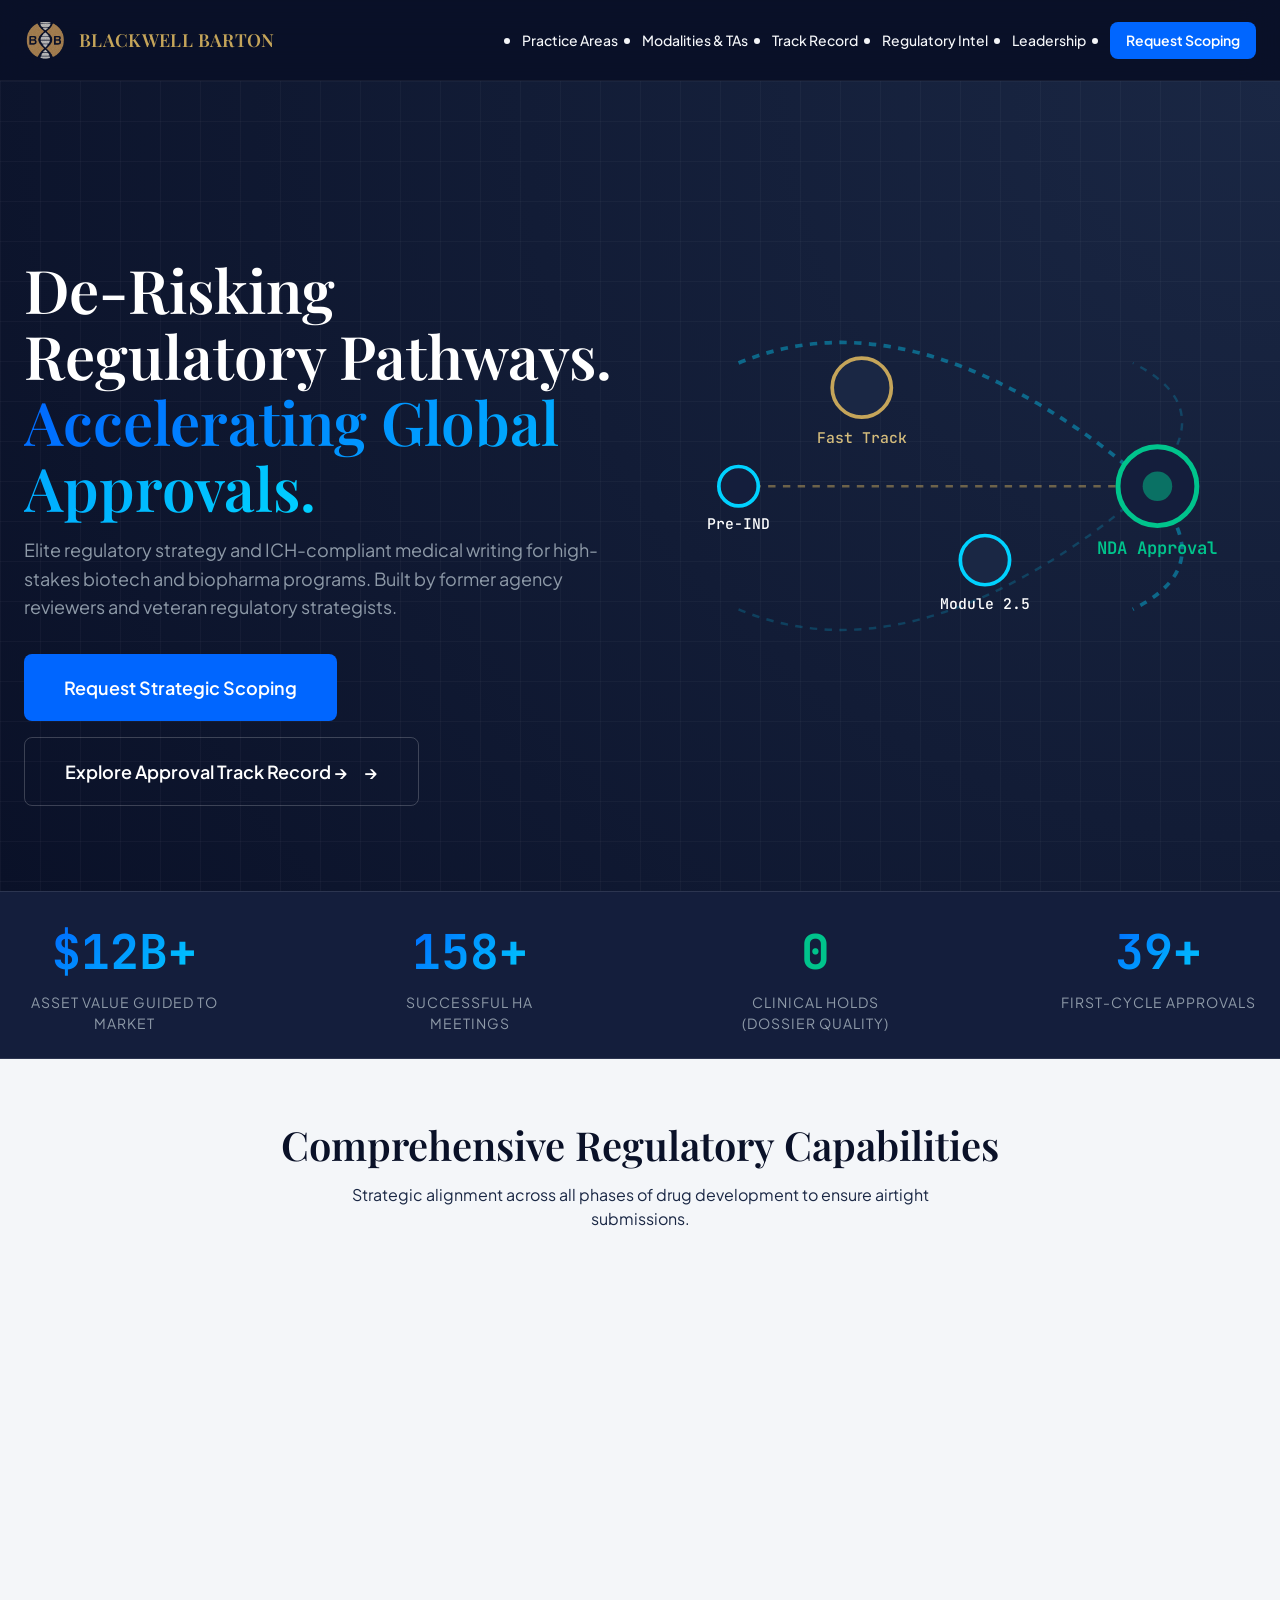
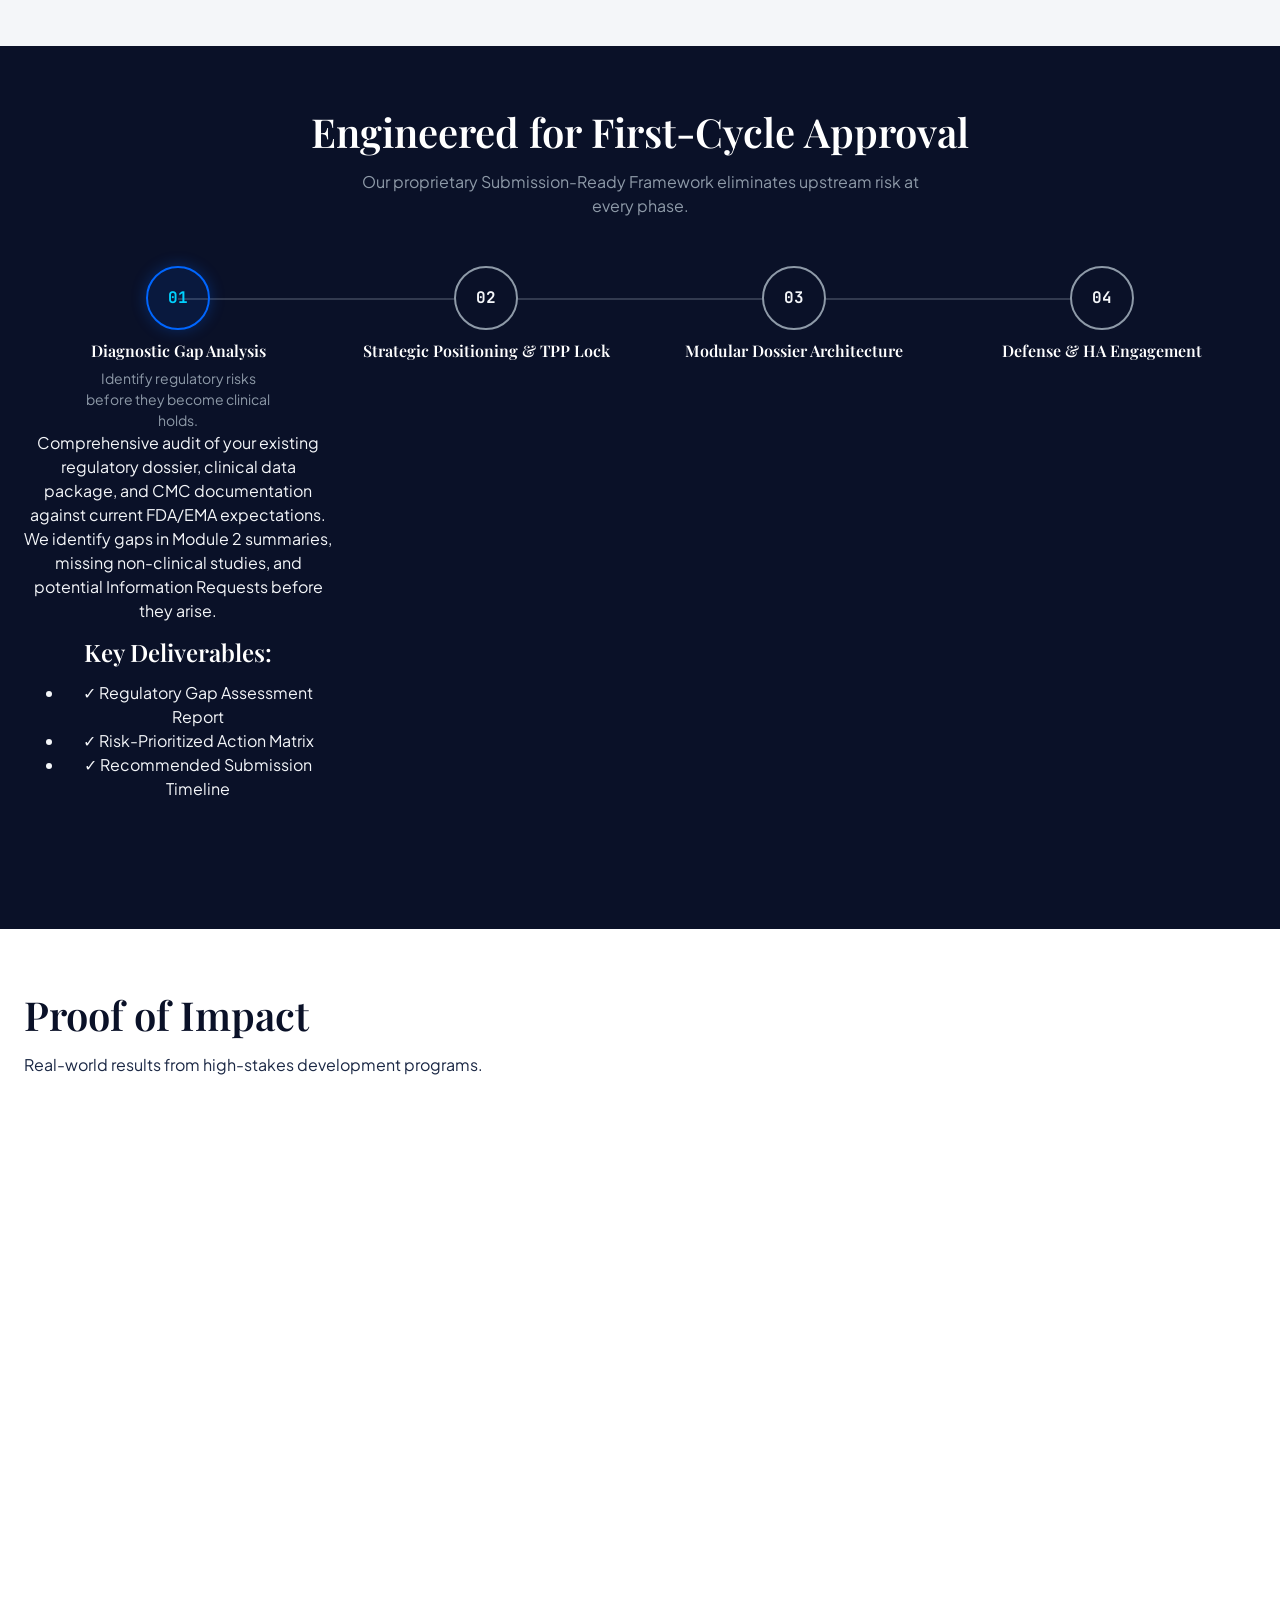
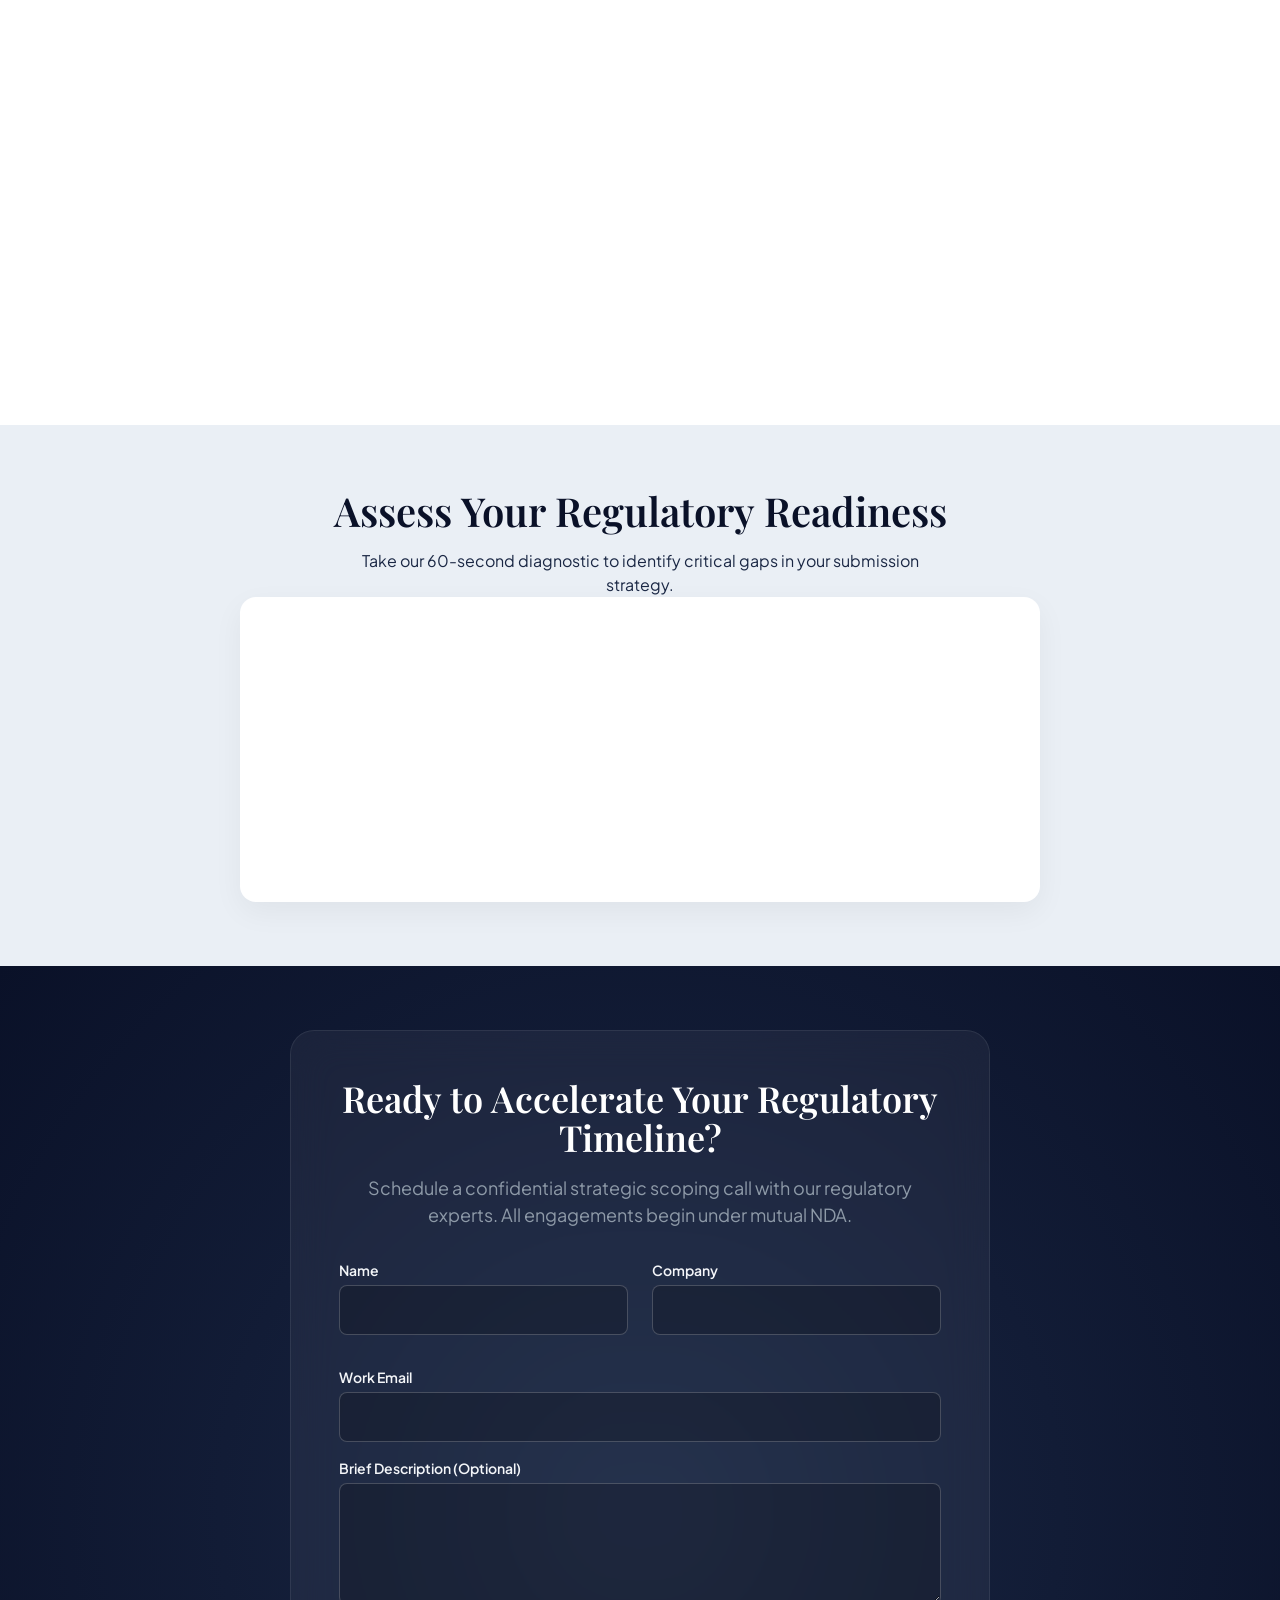
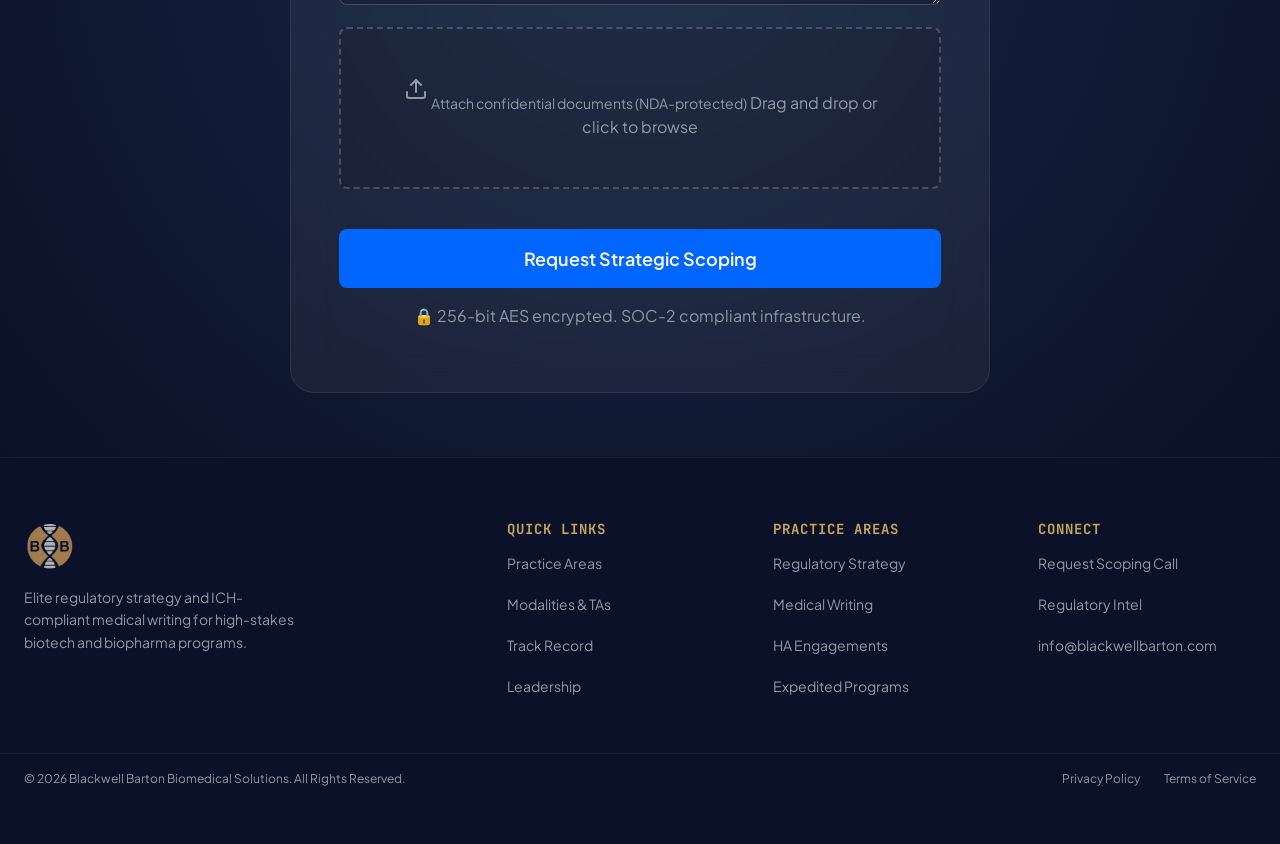
==== index.html @ 9f9234cc "Initial build: Blackwell Barton regulatory medical writing website - 7 pages, full design system, in" ====
<!DOCTYPE html>
<html lang="en">
<head>
  <meta charset="UTF-8">
  <meta name="viewport" content="width=device-width, initial-scale=1.0">
  <title>Blackwell Barton | Elite Regulatory Strategy & Medical Writing</title>
  <meta name="description" content="Elite regulatory strategy and ICH-compliant medical writing for high-stakes biotech and biopharma programs. Built by former agency reviewers and veteran regulatory strategists.">
  
  <!-- Open Graph -->
  <meta property="og:title" content="Blackwell Barton | De-Risking Regulatory Pathways">
  <meta property="og:description" content="Elite regulatory strategy and ICH-compliant medical writing for high-stakes biotech and biopharma programs.">
  <meta property="og:type" content="website">
  <meta property="og:url" content="https://blackwellbarton.com/">
  <meta property="og:image" content="https://blackwellbarton.com/assets/images/og-image.jpg">

  <!-- Google Fonts -->
  <link rel="preconnect" href="https://fonts.googleapis.com">
  <link rel="preconnect" href="https://fonts.gstatic.com" crossorigin>
  <link href="https://fonts.googleapis.com/css2?family=JetBrains+Mono:wght@400;500&family=Playfair+Display:wght@400;600;700&family=Plus+Jakarta+Sans:wght@300;400;500;600;700&display=swap" rel="stylesheet">
  
  <link rel="stylesheet" href="css/tokens.css">
  <link rel="stylesheet" href="css/pages.css">

  <style>
    /* Inline SVG animations for hero */
    @keyframes pulse-node {
      0% { transform: scale(1); opacity: 0.8; }
      50% { transform: scale(1.1); opacity: 1; filter: drop-shadow(0 0 10px var(--cyan)); }
      100% { transform: scale(1); opacity: 0.8; }
    }
    @keyframes dash-flow {
      to { stroke-dashoffset: 0; }
    }
    .hero__visual-svg .node-circle {
      transform-origin: center;
      animation: pulse-node 3s infinite ease-in-out;
    }
    .hero__visual-svg .node-circle:nth-child(2) { animation-delay: 0.5s; }
    .hero__visual-svg .node-circle:nth-child(3) { animation-delay: 1s; }
    .hero__visual-svg .node-circle:nth-child(4) { animation-delay: 1.5s; }
    .hero__visual-svg .connector-line {
      stroke-dasharray: 6;
      stroke-dashoffset: 60;
      animation: dash-flow 2s linear infinite;
    }
  </style>
</head>
<body class="theme-navy">

  <!-- 1. Navigation -->
  <nav class="nav" id="main-nav">
    <div class="nav__inner container">
      <a href="index.html" class="nav__logo">
        <img src="assets/images/logo.png" alt="" class="nav__logo-img">
        <span class="nav__logo-text">BLACKWELL BARTON</span>
      </a>
      <button class="nav__mobile-toggle" aria-label="Toggle navigation" id="nav-toggle">
        <span></span><span></span><span></span>
      </button>
      <ul class="nav__links" id="nav-links">
        <li class="nav__dropdown">
          <a href="practice-areas.html" class="nav__link">Practice Areas</a>
          <div class="nav__dropdown-content">
            <a href="practice-areas.html#strategy">Strategic Regulatory Roadmap</a>
            <a href="practice-areas.html#engagements">Health Authority Engagements</a>
            <a href="practice-areas.html#writing">Regulatory Medical Writing</a>
            <a href="practice-areas.html#expedited">Expedited Programs</a>
          </div>
        </li>
        <li><a href="therapeutic-areas.html" class="nav__link">Modalities & TAs</a></li>
        <li><a href="track-record.html" class="nav__link">Track Record</a></li>
        <li><a href="regulatory-intel.html" class="nav__link">Regulatory Intel</a></li>
        <li><a href="leadership.html" class="nav__link">Leadership</a></li>
        <li><a href="contact.html" class="nav__link nav__cta btn btn--sm btn--primary">Request Scoping</a></li>
      </ul>
    </div>
  </nav>

  <main>
    <!-- 2. Hero Section -->
    <header class="hero section--dark" style="position:relative; overflow:hidden; background: radial-gradient(circle at right top, var(--navy-mid), var(--navy));">
      <!-- Grid Background Overlay -->
      <div style="position:absolute; inset:0; background-image: linear-gradient(rgba(255,255,255,0.03) 1px, transparent 1px), linear-gradient(90deg, rgba(255,255,255,0.03) 1px, transparent 1px); background-size: 40px 40px; pointer-events:none;"></div>
      
      <div class="hero__inner container flex animate-on-scroll">
        <div class="hero__content" style="flex: 1; z-index: 2; padding-top: 10vh;">
          <h1 class="hero__title mb-4">De-Risking Regulatory Pathways.<br><span class="text-gradient">Accelerating Global Approvals.</span></h1>
          <p class="hero__subtitle mb-6" style="color: var(--silver); max-width: 600px; font-size: 1.125rem; line-height: 1.6;">
            Elite regulatory strategy and ICH-compliant medical writing for high-stakes biotech and biopharma programs. Built by former agency reviewers and veteran regulatory strategists.
          </p>
          <div class="hero__ctas flex">
            <a href="contact.html" class="btn btn--primary btn--lg">Request Strategic Scoping</a>
            <a href="track-record.html" class="btn btn--ghost btn--lg">Explore Approval Track Record &rarr;</a>
          </div>
        </div>
        
        <div class="hero__visual" style="flex: 1; display: flex; align-items: center; justify-content: center; z-index: 2; position:relative; min-height: 400px;">
          <!-- SVG Dossier Node Visualization -->
          <svg class="hero__visual-svg" viewBox="0 0 500 400" width="100%" height="100%" style="overflow: visible;">
            <!-- Connectors -->
            <path class="connector-line" d="M 80 100 Q 200 50 350 150 T 400 300" fill="none" stroke="rgba(0, 210, 255, 0.4)" stroke-width="3" />
            <path class="connector-line" d="M 80 300 Q 200 350 350 250 T 400 100" fill="none" stroke="rgba(0, 210, 255, 0.2)" stroke-width="2" />
            <path class="connector-line" d="M 80 200 L 400 200" fill="none" stroke="rgba(197, 165, 90, 0.5)" stroke-width="2" />

            <!-- Nodes & Labels -->
            <!-- Pre-IND -->
            <g transform="translate(80, 200)">
              <circle class="node-circle" cx="0" cy="0" r="16" fill="var(--navy-light)" stroke="var(--cyan)" stroke-width="3"/>
              <text x="0" y="35" fill="var(--white)" font-family="'JetBrains Mono', monospace" font-size="12" text-anchor="middle" font-weight="500">Pre-IND</text>
            </g>

            <!-- Fast Track Designation -->
            <g transform="translate(180, 120)">
              <circle class="node-circle" cx="0" cy="0" r="24" fill="var(--navy-mid)" stroke="var(--gold)" stroke-width="3"/>
              <text x="0" y="45" fill="var(--gold-light)" font-family="'JetBrains Mono', monospace" font-size="12" text-anchor="middle" font-weight="500">Fast Track</text>
            </g>

            <!-- Module 2.5 -->
            <g transform="translate(280, 260)">
              <circle class="node-circle" cx="0" cy="0" r="20" fill="var(--navy-mid)" stroke="var(--cyan)" stroke-width="3"/>
              <text x="0" y="40" fill="var(--white)" font-family="'JetBrains Mono', monospace" font-size="12" text-anchor="middle" font-weight="500">Module 2.5</text>
            </g>

            <!-- NDA Approval -->
            <g transform="translate(420, 200)">
              <circle class="node-circle" cx="0" cy="0" r="32" fill="var(--navy-light)" stroke="var(--success)" stroke-width="4"/>
              <circle cx="0" cy="0" r="12" fill="var(--success)" opacity="0.5"/>
              <text x="0" y="55" fill="var(--success)" font-family="'JetBrains Mono', monospace" font-size="14" text-anchor="middle" font-weight="600">NDA Approval</text>
            </g>
          </svg>
        </div>
      </div>
    </header>

    <!-- 3. Trust / Metrics Bar -->
    <section class="trust-bar section--navy py-6 border-y" style="border-top: 1px solid rgba(255,255,255,0.1); border-bottom: 1px solid rgba(255,255,255,0.1); background: var(--navy-light);">
      <div class="container">
        <div class="trust-bar__metrics flex" style="justify-content: space-between; flex-wrap: wrap; gap: 2rem;">
          <div class="trust-bar__metric text-center animate-on-scroll">
            <div class="trust-bar__number text-mono text-gradient count-up" data-target="14" data-prefix="$" data-suffix="B+" style="font-size: 3rem; font-weight: 700;">$0</div>
            <div class="trust-bar__label mt-2 text-sm" style="color: var(--silver); text-transform: uppercase; letter-spacing: 1px;">Asset Value Guided to Market</div>
          </div>
          <div class="trust-bar__metric text-center animate-on-scroll" data-delay="100">
            <div class="trust-bar__number text-mono text-gradient count-up" data-target="180" data-suffix="+" style="font-size: 3rem; font-weight: 700;">0</div>
            <div class="trust-bar__label mt-2 text-sm" style="color: var(--silver); text-transform: uppercase; letter-spacing: 1px;">Successful HA Meetings</div>
          </div>
          <div class="trust-bar__metric text-center animate-on-scroll" data-delay="200">
            <div class="trust-bar__number text-mono count-up" data-target="0" data-suffix="" style="font-size: 3rem; font-weight: 700; color: var(--success);">0</div>
            <div class="trust-bar__label mt-2 text-sm" style="color: var(--silver); text-transform: uppercase; letter-spacing: 1px;">Clinical Holds (Dossier Quality)</div>
          </div>
          <div class="trust-bar__metric text-center animate-on-scroll" data-delay="300">
            <div class="trust-bar__number text-mono text-gradient count-up" data-target="45" data-suffix="+" style="font-size: 3rem; font-weight: 700;">0</div>
            <div class="trust-bar__label mt-2 text-sm" style="color: var(--silver); text-transform: uppercase; letter-spacing: 1px;">First-Cycle Approvals</div>
          </div>
        </div>
      </div>
    </section>

    <!-- 4. Capability Matrix (Bento Grid) -->
    <section class="section section--light py-16" style="background: var(--slate);">
      <div class="container">
        <div class="text-center mb-12 animate-on-scroll">
          <h2 class="mb-4" style="font-family: 'Playfair Display', serif; font-size: 2.5rem; color: var(--navy);">Comprehensive Regulatory Capabilities</h2>
          <p style="color: var(--navy-mid); max-width: 600px; margin: 0 auto;">Strategic alignment across all phases of drug development to ensure airtight submissions.</p>
        </div>

        <div class="bento grid" style="display: grid; grid-template-columns: repeat(auto-fit, minmax(280px, 1fr)); gap: 1.5rem;">
          
          <!-- Panel 1: Strategy -->
          <div class="bento__panel card animate-on-scroll fade-up" style="background: var(--white); padding: 2.5rem; border-radius: 16px; box-shadow: 0 4px 20px rgba(10,17,40,0.05); transition: transform 0.3s ease;">
            <div class="bento__icon mb-6" style="color: var(--cobalt);">
              <svg width="48" height="48" viewBox="0 0 24 24" fill="none" stroke="currentColor" stroke-width="1.5" stroke-linecap="round" stroke-linejoin="round">
                <circle cx="12" cy="12" r="10"></circle>
                <circle cx="12" cy="12" r="6"></circle>
                <circle cx="12" cy="12" r="2"></circle>
              </svg>
            </div>
            <h3 class="bento__title mb-3" style="color: var(--navy);">Strategic Advisory</h3>
            <p class="bento__desc mb-6" style="color: var(--silver-light); color: #5a6678;">Target Product Profile (TPP) Optimization & Gap Audits. We align clinical goals with regulatory expectations.</p>
            <a href="practice-areas.html#strategy" class="bento__link text-sm font-semibold" style="color: var(--cobalt); text-decoration: none;">Learn more &rarr;</a>
          </div>

          <!-- Panel 2: Medical Writing -->
          <div class="bento__panel card animate-on-scroll fade-up" data-delay="100" style="background: var(--white); padding: 2.5rem; border-radius: 16px; box-shadow: 0 4px 20px rgba(10,17,40,0.05); transition: transform 0.3s ease;">
            <div class="bento__icon mb-6" style="color: var(--cyan);">
              <svg width="48" height="48" viewBox="0 0 24 24" fill="none" stroke="currentColor" stroke-width="1.5" stroke-linecap="round" stroke-linejoin="round">
                <path d="M14 2H6a2 2 0 0 0-2 2v16a2 2 0 0 0 2 2h12a2 2 0 0 0 2-2V8z"></path>
                <polyline points="14 2 14 8 20 8"></polyline>
                <path d="M9 15l2 2 4-4"></path>
              </svg>
            </div>
            <h3 class="bento__title mb-3" style="color: var(--navy);">Medical Writing</h3>
            <p class="bento__desc mb-6" style="color: #5a6678;">Turnkey Module 2.5/2.7 Summaries & ICH E3 Clinical Study Reports (CSRs). Precision-crafted narratives.</p>
            <a href="practice-areas.html#writing" class="bento__link text-sm font-semibold" style="color: var(--cobalt); text-decoration: none;">Learn more &rarr;</a>
          </div>

          <!-- Panel 3: Agency Readiness -->
          <div class="bento__panel card animate-on-scroll fade-up" data-delay="200" style="background: var(--white); padding: 2.5rem; border-radius: 16px; box-shadow: 0 4px 20px rgba(10,17,40,0.05); transition: transform 0.3s ease;">
            <div class="bento__icon mb-6" style="color: var(--gold);">
              <svg width="48" height="48" viewBox="0 0 24 24" fill="none" stroke="currentColor" stroke-width="1.5" stroke-linecap="round" stroke-linejoin="round">
                <path d="M12 22s8-4 8-10V5l-8-3-8 3v7c0 6 8 10 8 10z"></path>
              </svg>
            </div>
            <h3 class="bento__title mb-3" style="color: var(--navy);">Agency Readiness</h3>
            <p class="bento__desc mb-6" style="color: #5a6678;">Mock AdComs, Briefing Book Construction, and Day 120 Response Sprints. Engineered for rapid clearance.</p>
            <a href="practice-areas.html#engagements" class="bento__link text-sm font-semibold" style="color: var(--cobalt); text-decoration: none;">Learn more &rarr;</a>
          </div>

          <!-- Panel 4: Global Scale -->
          <div class="bento__panel card animate-on-scroll fade-up" data-delay="300" style="background: var(--white); padding: 2.5rem; border-radius: 16px; box-shadow: 0 4px 20px rgba(10,17,40,0.05); transition: transform 0.3s ease;">
            <div class="bento__icon mb-6" style="color: var(--success);">
              <svg width="48" height="48" viewBox="0 0 24 24" fill="none" stroke="currentColor" stroke-width="1.5" stroke-linecap="round" stroke-linejoin="round">
                <circle cx="12" cy="12" r="10"></circle>
                <line x1="2" y1="12" x2="22" y2="12"></line>
                <path d="M12 2a15.3 15.3 0 0 1 4 10 15.3 15.3 0 0 1-4 10 15.3 15.3 0 0 1-4-10 15.3 15.3 0 0 1 4-10z"></path>
              </svg>
            </div>
            <h3 class="bento__title mb-3" style="color: var(--navy);">Global Scale</h3>
            <p class="bento__desc mb-6" style="color: #5a6678;">Dual-track FDA/EMA submission synchronizations. Accelerating global market access simultaneously.</p>
            <a href="practice-areas.html#expedited" class="bento__link text-sm font-semibold" style="color: var(--cobalt); text-decoration: none;">Learn more &rarr;</a>
          </div>

        </div>
      </div>
    </section>

    <!-- 5. Process Visualizer -->
    <section class="section section--dark py-16" style="background: var(--navy);">
      <div class="container">
        <div class="text-center mb-12 animate-on-scroll">
          <h2 class="mb-4 text-white" style="font-family: 'Playfair Display', serif; font-size: 2.5rem;">Engineered for First-Cycle Approval</h2>
          <p style="color: var(--silver); max-width: 600px; margin: 0 auto;">Our proprietary Submission-Ready Framework eliminates upstream risk at every phase.</p>
        </div>
        <!-- pipeline.js populates this -->
        <div class="pipeline" id="pipeline" style="min-height: 200px;"></div>
      </div>
    </section>

    <!-- 6. Case Study Spotlight -->
    <section class="section section--light py-16" style="background: var(--white);">
      <div class="container">
        <div class="mb-12 animate-on-scroll">
          <h2 class="mb-4" style="font-family: 'Playfair Display', serif; font-size: 2.5rem; color: var(--navy);">Proof of Impact</h2>
          <p style="color: var(--navy-mid); max-width: 600px;">Real-world results from high-stakes development programs.</p>
        </div>

        <div class="grid" style="display: grid; grid-template-columns: 1fr 1fr; gap: 2rem;">
          
          <!-- Featured Case Study -->
          <article class="card card--case-study animate-on-scroll slide-left" style="background: var(--slate); border-radius: 16px; padding: 3rem; grid-column: 1 / -1;">
            <div class="card__tag mb-4" style="font-family: 'JetBrains Mono', monospace; font-size: 0.875rem; color: var(--cobalt); font-weight: 600; letter-spacing: 0.5px;">CASE STUDY · IMMUNO-ONCOLOGY</div>
            <h3 class="card__title mb-4" style="font-family: 'Playfair Display', serif; font-size: 2rem; color: var(--navy); line-height: 1.3;">How a Series B Immuno-Oncology Biotech Secured FDA Breakthrough Therapy Designation in 60 Days</h3>
            <p class="card__desc mb-6" style="color: #5a6678; font-size: 1.125rem; line-height: 1.6; max-width: 800px;">With an accelerated 4-month CSR-to-IND delivery, our team constructed a compelling clinical narrative that demonstrated substantial improvement over existing therapies, achieving Breakthrough Therapy Designation on first submission.</p>
            
            <div class="flex mb-8" style="gap: 2rem;">
              <div>
                <div class="text-mono" style="font-size: 1.5rem; font-weight: 700; color: var(--navy);">60-Day BTD</div>
                <div class="text-sm" style="color: var(--silver);">Approval Time</div>
              </div>
              <div>
                <div class="text-mono" style="font-size: 1.5rem; font-weight: 700; color: var(--navy);">4-Month</div>
                <div class="text-sm" style="color: var(--silver);">CSR-to-IND</div>
              </div>
              <div>
                <div class="text-mono" style="font-size: 1.5rem; font-weight: 700; color: var(--success);">First Submission</div>
                <div class="text-sm" style="color: var(--silver);">Success Rate</div>
              </div>
            </div>
            
            <a href="track-record.html" class="btn btn--primary">Read Full Case Study &rarr;</a>
          </article>

          <!-- Smaller Previews -->
          <article class="card card--case-study animate-on-scroll fade-up" style="background: var(--slate); border-radius: 16px; padding: 2rem;">
            <div class="card__tag mb-3" style="font-family: 'JetBrains Mono', monospace; font-size: 0.75rem; color: var(--gold); font-weight: 600;">RARE DISEASE</div>
            <h4 class="card__title mb-3" style="font-size: 1.25rem; color: var(--navy); line-height: 1.4;">Rare Disease Orphan Drug: Natural History Study Design to Accelerated Approval</h4>
            <a href="track-record.html" class="card__link text-sm font-semibold" style="color: var(--cobalt); text-decoration: none;">View Program Details &rarr;</a>
          </article>

          <article class="card card--case-study animate-on-scroll fade-up" data-delay="100" style="background: var(--slate); border-radius: 16px; padding: 2rem;">
            <div class="card__tag mb-3" style="font-family: 'JetBrains Mono', monospace; font-size: 0.75rem; color: var(--cyan); font-weight: 600;">CELL & GENE THERAPY</div>
            <h4 class="card__title mb-3" style="font-size: 1.25rem; color: var(--navy); line-height: 1.4;">CGT Program: RMAT Designation & Rolling BLA Submission Strategy</h4>
            <a href="track-record.html" class="card__link text-sm font-semibold" style="color: var(--cobalt); text-decoration: none;">View Program Details &rarr;</a>
          </article>

          <article class="card card--case-study animate-on-scroll fade-up" data-delay="200" style="background: var(--slate); border-radius: 16px; padding: 2rem;">
            <div class="card__tag mb-3" style="font-family: 'JetBrains Mono', monospace; font-size: 0.75rem; color: var(--success); font-weight: 600;">ONCOLOGY</div>
            <h4 class="card__title mb-3" style="font-size: 1.25rem; color: var(--navy); line-height: 1.4;">Phase 3 Oncology: Adaptive Trial Design Saves 14 Months in Development Time</h4>
            <a href="track-record.html" class="card__link text-sm font-semibold" style="color: var(--cobalt); text-decoration: none;">View Program Details &rarr;</a>
          </article>

        </div>
      </div>
    </section>

    <!-- 7. Regulatory Readiness Diagnostic -->
    <section class="section section--light py-16 border-y" style="background: #EAEFF5;">
      <div class="container">
        <div class="text-center mb-10 animate-on-scroll">
          <h2 class="mb-4" style="font-family: 'Playfair Display', serif; font-size: 2.5rem; color: var(--navy);">Assess Your Regulatory Readiness</h2>
          <p style="color: var(--navy-mid); max-width: 600px; margin: 0 auto;">Take our 60-second diagnostic to identify critical gaps in your submission strategy.</p>
        </div>
        
        <!-- diagnostic.js populates this -->
        <div class="diagnostic mx-auto" id="diagnostic" style="max-width: 800px; background: var(--white); border-radius: 16px; box-shadow: 0 10px 30px rgba(0,0,0,0.05); min-height: 300px; padding: 2rem;"></div>
      </div>
    </section>

    <!-- 8. Conversion Anchor -->
    <section class="section section--dark py-20" style="background: radial-gradient(circle at center, var(--navy-mid), var(--navy)); position: relative; overflow: hidden;">
      <div class="container position-relative z-10" style="position: relative; z-index: 10;">
        <div class="glass-panel mx-auto animate-on-scroll" style="max-width: 700px; backdrop-filter: blur(20px); background: rgba(255,255,255,0.05); border: 1px solid rgba(255,255,255,0.08); border-radius: 24px; padding: 3rem;">
          
          <div class="text-center mb-8">
            <h2 class="mb-4 text-white" style="font-family: 'Playfair Display', serif; font-size: 2.25rem;">Ready to Accelerate Your Regulatory Timeline?</h2>
            <p style="color: var(--silver); font-size: 1.125rem;">Schedule a confidential strategic scoping call with our regulatory experts. All engagements begin under mutual NDA.</p>
          </div>

          <form class="form" action="contact.html" method="GET">
            <div class="grid" style="display: grid; grid-template-columns: 1fr 1fr; gap: 1.5rem; mb-4">
              <div class="form__group">
                <label class="form__label block mb-2 text-sm text-white" for="name">Name</label>
                <input class="form__input w-full" type="text" id="name" name="name" required style="width: 100%; padding: 0.75rem 1rem; border-radius: 8px; border: 1px solid rgba(255,255,255,0.2); background: rgba(0,0,0,0.2); color: white;">
              </div>
              <div class="form__group">
                <label class="form__label block mb-2 text-sm text-white" for="company">Company</label>
                <input class="form__input w-full" type="text" id="company" name="company" required style="width: 100%; padding: 0.75rem 1rem; border-radius: 8px; border: 1px solid rgba(255,255,255,0.2); background: rgba(0,0,0,0.2); color: white;">
              </div>
            </div>
            
            <div class="form__group mb-4 mt-4">
              <label class="form__label block mb-2 text-sm text-white" for="email">Work Email</label>
              <input class="form__input w-full" type="email" id="email" name="email" required style="width: 100%; padding: 0.75rem 1rem; border-radius: 8px; border: 1px solid rgba(255,255,255,0.2); background: rgba(0,0,0,0.2); color: white;">
            </div>

            <div class="form__group mb-4 mt-4">
              <label class="form__label block mb-2 text-sm text-white" for="desc">Brief Description (Optional)</label>
              <textarea class="form__textarea w-full" id="desc" name="desc" rows="4" style="width: 100%; padding: 0.75rem 1rem; border-radius: 8px; border: 1px solid rgba(255,255,255,0.2); background: rgba(0,0,0,0.2); color: white; resize: vertical;"></textarea>
            </div>

            <div class="form__upload mb-6 mt-4 p-6 text-center" style="border: 2px dashed rgba(255,255,255,0.2); border-radius: 8px; background: rgba(0,0,0,0.1); cursor: pointer;">
              <svg class="mx-auto mb-2" width="24" height="24" viewBox="0 0 24 24" fill="none" stroke="var(--silver)" stroke-width="2" stroke-linecap="round" stroke-linejoin="round">
                <path d="M21 15v4a2 2 0 0 1-2 2H5a2 2 0 0 1-2-2v-4"></path>
                <polyline points="17 8 12 3 7 8"></polyline>
                <line x1="12" y1="3" x2="12" y2="15"></line>
              </svg>
              <span class="text-sm block" style="color: var(--silver);">Attach confidential documents (NDA-protected)</span>
              <span class="text-xs block mt-1" style="color: var(--silver-light); opacity: 0.7;">Drag and drop or click to browse</span>
            </div>

            <button type="submit" class="btn btn--primary w-full form__submit" style="width: 100%; padding: 1rem; font-size: 1.125rem;">Request Strategic Scoping</button>
            
            <p class="text-center mt-4 text-xs" style="color: var(--silver);"><span style="color: var(--success);">🔒</span> 256-bit AES encrypted. SOC-2 compliant infrastructure.</p>
          </form>
        </div>
      </div>
    </section>

  </main>

  <!-- 9. Footer -->
  <footer class="footer" style="background: var(--navy); border-top: 1px solid rgba(255,255,255,0.05); padding-top: 4rem;">
    <div class="footer__inner container grid" style="display: grid; grid-template-columns: 2fr 1fr 1fr 1fr; gap: 3rem; margin-bottom: 3rem;">
      <div class="footer__col">
        <img src="assets/images/logo.png" alt="Blackwell Barton" style="height:48px;margin-bottom:16px;">
        <p style="color:var(--silver);font-size: 0.875rem; max-width:280px; line-height: 1.6;">Elite regulatory strategy and ICH-compliant medical writing for high-stakes biotech and biopharma programs.</p>
      </div>
      <div class="footer__col">
        <h4 class="footer__heading mb-4 text-white" style="font-family: 'JetBrains Mono', monospace; font-size: 0.875rem; text-transform: uppercase; letter-spacing: 1px;">Quick Links</h4>
        <div style="display: flex; flex-direction: column; gap: 0.75rem;">
          <a href="practice-areas.html" class="footer__link" style="color: var(--silver); text-decoration: none; font-size: 0.875rem; transition: color 0.2s;">Practice Areas</a>
          <a href="therapeutic-areas.html" class="footer__link" style="color: var(--silver); text-decoration: none; font-size: 0.875rem; transition: color 0.2s;">Modalities & TAs</a>
          <a href="track-record.html" class="footer__link" style="color: var(--silver); text-decoration: none; font-size: 0.875rem; transition: color 0.2s;">Track Record</a>
          <a href="leadership.html" class="footer__link" style="color: var(--silver); text-decoration: none; font-size: 0.875rem; transition: color 0.2s;">Leadership</a>
        </div>
      </div>
      <div class="footer__col">
        <h4 class="footer__heading mb-4 text-white" style="font-family: 'JetBrains Mono', monospace; font-size: 0.875rem; text-transform: uppercase; letter-spacing: 1px;">Practice Areas</h4>
        <div style="display: flex; flex-direction: column; gap: 0.75rem;">
          <a href="practice-areas.html#strategy" class="footer__link" style="color: var(--silver); text-decoration: none; font-size: 0.875rem; transition: color 0.2s;">Regulatory Strategy</a>
          <a href="practice-areas.html#writing" class="footer__link" style="color: var(--silver); text-decoration: none; font-size: 0.875rem; transition: color 0.2s;">Medical Writing</a>
          <a href="practice-areas.html#engagements" class="footer__link" style="color: var(--silver); text-decoration: none; font-size: 0.875rem; transition: color 0.2s;">HA Engagements</a>
          <a href="practice-areas.html#expedited" class="footer__link" style="color: var(--silver); text-decoration: none; font-size: 0.875rem; transition: color 0.2s;">Expedited Programs</a>
        </div>
      </div>
      <div class="footer__col">
        <h4 class="footer__heading mb-4 text-white" style="font-family: 'JetBrains Mono', monospace; font-size: 0.875rem; text-transform: uppercase; letter-spacing: 1px;">Connect</h4>
        <div style="display: flex; flex-direction: column; gap: 0.75rem;">
          <a href="contact.html" class="footer__link" style="color: var(--silver); text-decoration: none; font-size: 0.875rem; transition: color 0.2s;">Request Scoping Call</a>
          <a href="regulatory-intel.html" class="footer__link" style="color: var(--silver); text-decoration: none; font-size: 0.875rem; transition: color 0.2s;">Regulatory Intel</a>
          <a href="mailto:info@blackwellbarton.com" class="footer__link" style="color: var(--silver); text-decoration: none; font-size: 0.875rem; transition: color 0.2s;">info@blackwellbarton.com</a>
        </div>
      </div>
    </div>
    <div class="footer__bottom container py-6 flex" style="border-top: 1px solid rgba(255,255,255,0.05); justify-content: space-between; align-items: center; color: var(--silver); font-size: 0.75rem;">
      <span class="footer__copyright">© <span class="current-year">2026</span> Blackwell Barton Biomedical Solutions. All Rights Reserved.</span>
      <span style="display: flex; gap: 1.5rem;">
        <a href="#" style="color: inherit; text-decoration: none;">Privacy Policy</a>
        <a href="#" style="color: inherit; text-decoration: none;">Terms of Service</a>
      </span>
    </div>
  </footer>

  <!-- Scripts -->
  <script src="js/main.js"></script>
  <script src="js/pipeline.js"></script>
  <script src="js/diagnostic.js"></script>
</body>
</html>
---- css/tokens.css ----
:root {
  /* Colors */
  --navy: #0A1128;
  --navy-light: #141E3C;
  --navy-mid: #1A2744;
  --slate: #F4F6F9;
  --white: #FFFFFF;
  --cobalt: #0066FF;
  --cyan: #00D2FF;
  --silver: #8E9AA8;
  --silver-light: #C4CCD6;
  --gold: #C5A55A;
  --gold-light: #D4BC7C;
  --success: #00C48C;
  --error: #FF4757;

  /* Fonts */
  --font-display: 'Playfair Display', serif;
  --font-body: 'Plus Jakarta Sans', sans-serif;
  --font-mono: 'JetBrains Mono', monospace;

  /* Font Sizes */
  --text-xs: 0.75rem;     /* 12px */
  --text-sm: 0.875rem;    /* 14px */
  --text-base: 1rem;      /* 16px */
  --text-lg: 1.125rem;    /* 18px */
  --text-xl: 1.25rem;     /* 20px */
  --text-2xl: 1.5rem;     /* 24px */
  --text-3xl: 1.875rem;   /* 30px */
  --text-4xl: 2.25rem;    /* 36px */
  --text-5xl: 3rem;       /* 48px */
  --text-6xl: 3.75rem;    /* 60px */

  /* Font Weights */
  --fw-light: 300;
  --fw-normal: 400;
  --fw-medium: 500;
  --fw-semibold: 600;
  --fw-bold: 700;

  /* Line Heights */
  --lh-tight: 1.1;
  --lh-normal: 1.5;
  --lh-relaxed: 1.75;

  /* Letter Spacing */
  --ls-tight: -0.02em;
  --ls-normal: 0;
  --ls-wide: 0.02em;
  --ls-wider: 0.05em;

  /* Spacing Scale (4px unit) */
  --space-1: 0.25rem;  /* 4px */
  --space-2: 0.5rem;   /* 8px */
  --space-3: 0.75rem;  /* 12px */
  --space-4: 1rem;     /* 16px */
  --space-5: 1.25rem;  /* 20px */
  --space-6: 1.5rem;   /* 24px */
  --space-8: 2rem;     /* 32px */
  --space-10: 2.5rem;  /* 40px */
  --space-12: 3rem;    /* 48px */
  --space-16: 4rem;    /* 64px */
  --space-20: 5rem;    /* 80px */

  /* Border Radius */
  --radius-sm: 0.25rem;   /* 4px */
  --radius-md: 0.5rem;    /* 8px */
  --radius-lg: 1rem;      /* 16px */
  --radius-xl: 1.5rem;    /* 24px */
  --radius-full: 9999px;

  /* Shadows */
  --shadow-sm: 0 1px 2px rgba(0, 0, 0, 0.05);
  --shadow-md: 0 4px 6px -1px rgba(0, 0, 0, 0.1), 0 2px 4px -1px rgba(0, 0, 0, 0.06);
  --shadow-lg: 0 10px 15px -3px rgba(0, 0, 0, 0.1), 0 4px 6px -2px rgba(0, 0, 0, 0.05);
  --shadow-xl: 0 20px 25px -5px rgba(0, 0, 0, 0.1), 0 10px 10px -5px rgba(0, 0, 0, 0.04);
  
  /* Glowing Shadows for UI elements */
  --shadow-glow-cobalt: 0 0 15px rgba(0, 102, 255, 0.3);

  /* Transitions */
  --transition-fast: 150ms cubic-bezier(0.4, 0, 0.2, 1);
  --transition-normal: 300ms cubic-bezier(0.4, 0, 0.2, 1);
  --transition-slow: 500ms cubic-bezier(0.4, 0, 0.2, 1);

  /* Container Widths */
  --container-sm: 640px;
  --container-md: 768px;
  --container-lg: 1024px;
  --container-xl: 1280px;

  /* Z-index */
  --z-base: 1;
  --z-dropdown: 40;
  --z-sticky: 50;
  --z-modal: 100;
  --z-tooltip: 200;
}

/* 
  Breakpoints:
  Mobile landscape: 640px
  Tablet portrait: 768px
  Tablet landscape: 1024px
  Desktop: 1280px
  Large Desktop: 1440px
*/
---- css/pages.css ----
@import 'components.css';

/* ==========================================================================
   Page-Specific Styles
   ========================================================================== */

/* --------------------------------------------------------------------------
   Homepage
   -------------------------------------------------------------------------- */
.hero--home {
  min-height: 100vh;
  position: relative;
  overflow: hidden;
}

.hero--home::before {
  content: '';
  position: absolute;
  top: 0;
  left: 0;
  width: 100%;
  height: 100%;
  background: 
    radial-gradient(circle at 80% 20%, rgba(0, 102, 255, 0.05) 0%, transparent 40%),
    radial-gradient(circle at 20% 80%, rgba(0, 210, 255, 0.03) 0%, transparent 40%);
  pointer-events: none;
  z-index: 0;
}

.hero__node-viz {
  position: absolute;
  right: -5%;
  top: 50%;
  transform: translateY(-50%);
  width: 50%;
  height: 80%;
  opacity: 0.8;
  pointer-events: none;
  z-index: 1;
  background-image: radial-gradient(rgba(255,255,255,0.1) 1px, transparent 1px);
  background-size: 40px 40px;
}

@media (max-width: 1024px) {
  .hero__node-viz {
    opacity: 0.3;
  }
}

.trust-bar--home {
  padding: var(--space-8) 0;
  margin-top: -1px; /* seamless attachment to hero */
}

.case-study-spotlight {
  border-left: 4px solid var(--gold);
  padding-left: var(--space-6);
  margin-top: var(--space-12);
}

.conversion-anchor {
  max-width: 600px;
  margin: var(--space-16) auto;
  padding: var(--space-12);
  text-align: center;
}


/* --------------------------------------------------------------------------
   Practice Areas
   -------------------------------------------------------------------------- */
.practice-hero {
  min-height: 60vh;
}

.practice-section:nth-child(even) {
  background-color: var(--navy-light);
}

.practice-section {
  padding: var(--space-16) 0;
}

.zero-discrepancy {
  position: relative;
  overflow: hidden;
  border: 1px solid rgba(0, 196, 140, 0.2);
}
.zero-discrepancy::before {
  content: '';
  position: absolute;
  top: -50px;
  right: -50px;
  width: 100px;
  height: 100px;
  background: rgba(0, 196, 140, 0.1);
  filter: blur(40px);
}

.timeline-comparison-section {
  text-align: center;
  padding: var(--space-12) 0;
}


/* --------------------------------------------------------------------------
   Therapeutic Areas
   -------------------------------------------------------------------------- */
.ta-hero {
  min-height: 50vh;
}

.ta-matrix {
  padding: var(--space-12) 0;
}


/* --------------------------------------------------------------------------
   Track Record
   -------------------------------------------------------------------------- */
.track-hero {
  min-height: 50vh;
}

.metrics-dashboard {
  display: grid;
  grid-template-columns: repeat(3, 1fr);
  gap: var(--space-6);
  margin-bottom: var(--space-16);
}

@media (max-width: 768px) {
  .metrics-dashboard {
    grid-template-columns: 1fr;
  }
}

.approval-timeline {
  display: flex;
  overflow-x: auto;
  gap: var(--space-6);
  padding-bottom: var(--space-4);
  scrollbar-width: thin;
  scroll-snap-type: x mandatory;
}

.approval-timeline > * {
  min-width: 300px;
  scroll-snap-align: start;
}

.case-studies-grid {
  display: grid;
  grid-template-columns: repeat(auto-fill, minmax(350px, 1fr));
  gap: var(--space-8);
  align-items: start;
}


/* --------------------------------------------------------------------------
   Regulatory Intel
   -------------------------------------------------------------------------- */
.intel-hero {
  min-height: 50vh;
}

.radar-section {
  position: relative;
}

.radar-pulse {
  width: 12px;
  height: 12px;
  background-color: var(--error);
  border-radius: 50%;
  display: inline-block;
  position: relative;
  margin-right: 8px;
}
.radar-pulse::after {
  content: '';
  position: absolute;
  top: -4px;
  left: -4px;
  width: 20px;
  height: 20px;
  border-radius: 50%;
  border: 2px solid var(--error);
  animation: pulse 2s infinite;
  opacity: 0;
}
@keyframes pulse {
  0% { transform: scale(0.5); opacity: 1; }
  100% { transform: scale(1.5); opacity: 0; }
}

.downloads-section {
  display: grid;
  grid-template-columns: repeat(auto-fit, minmax(280px, 1fr));
  gap: var(--space-6);
}

.lead-form {
  max-width: 500px;
  margin: 0 auto;
}


/* --------------------------------------------------------------------------
   Leadership
   -------------------------------------------------------------------------- */
.leadership-hero {
  min-height: 50vh;
}

.team-grid {
  display: grid;
  grid-template-columns: repeat(auto-fit, minmax(300px, 1fr));
  gap: var(--space-8);
}

.mission-section {
  text-align: center;
  max-width: 800px;
  margin: var(--space-16) auto;
  padding: var(--space-12);
  position: relative;
}
.mission-section::before,
.mission-section::after {
  content: '"';
  font-family: var(--font-display);
  font-size: 120px;
  color: rgba(255,255,255,0.05);
  position: absolute;
  line-height: 1;
}
.mission-section::before {
  top: 0;
  left: 20px;
}
.mission-section::after {
  bottom: -40px;
  right: 20px;
}


/* --------------------------------------------------------------------------
   Contact
   -------------------------------------------------------------------------- */
.contact-hero {
  min-height: 40vh;
}

.contact-grid {
  display: grid;
  grid-template-columns: 1fr 1fr;
  gap: var(--space-12);
  align-items: start;
}

@media (max-width: 768px) {
  .contact-grid {
    grid-template-columns: 1fr;
  }
}

.faq-section {
  max-width: 800px;
  margin: var(--space-16) auto 0;
}

.faq__item {
  border-bottom: 1px solid rgba(142, 154, 168, 0.2);
  cursor: pointer;
}

.faq__question {
  display: flex;
  justify-content: space-between;
  align-items: center;
  padding: var(--space-4) 0;
  font-weight: var(--fw-semibold);
  font-size: var(--text-lg);
  color: var(--white);
}

.faq__question::after {
  content: '+';
  font-size: var(--text-xl);
  color: var(--cobalt);
  transition: transform var(--transition-fast);
}

.faq__item--open .faq__question::after {
  transform: rotate(45deg);
}

.faq__answer {
  max-height: 0;
  overflow: hidden;
  transition: max-height var(--transition-normal) ease-out, padding var(--transition-normal) ease-out;
  color: var(--silver);
  padding: 0 var(--space-2);
}

.faq__item--open .faq__answer {
  max-height: 500px;
  padding-bottom: var(--space-4);
}
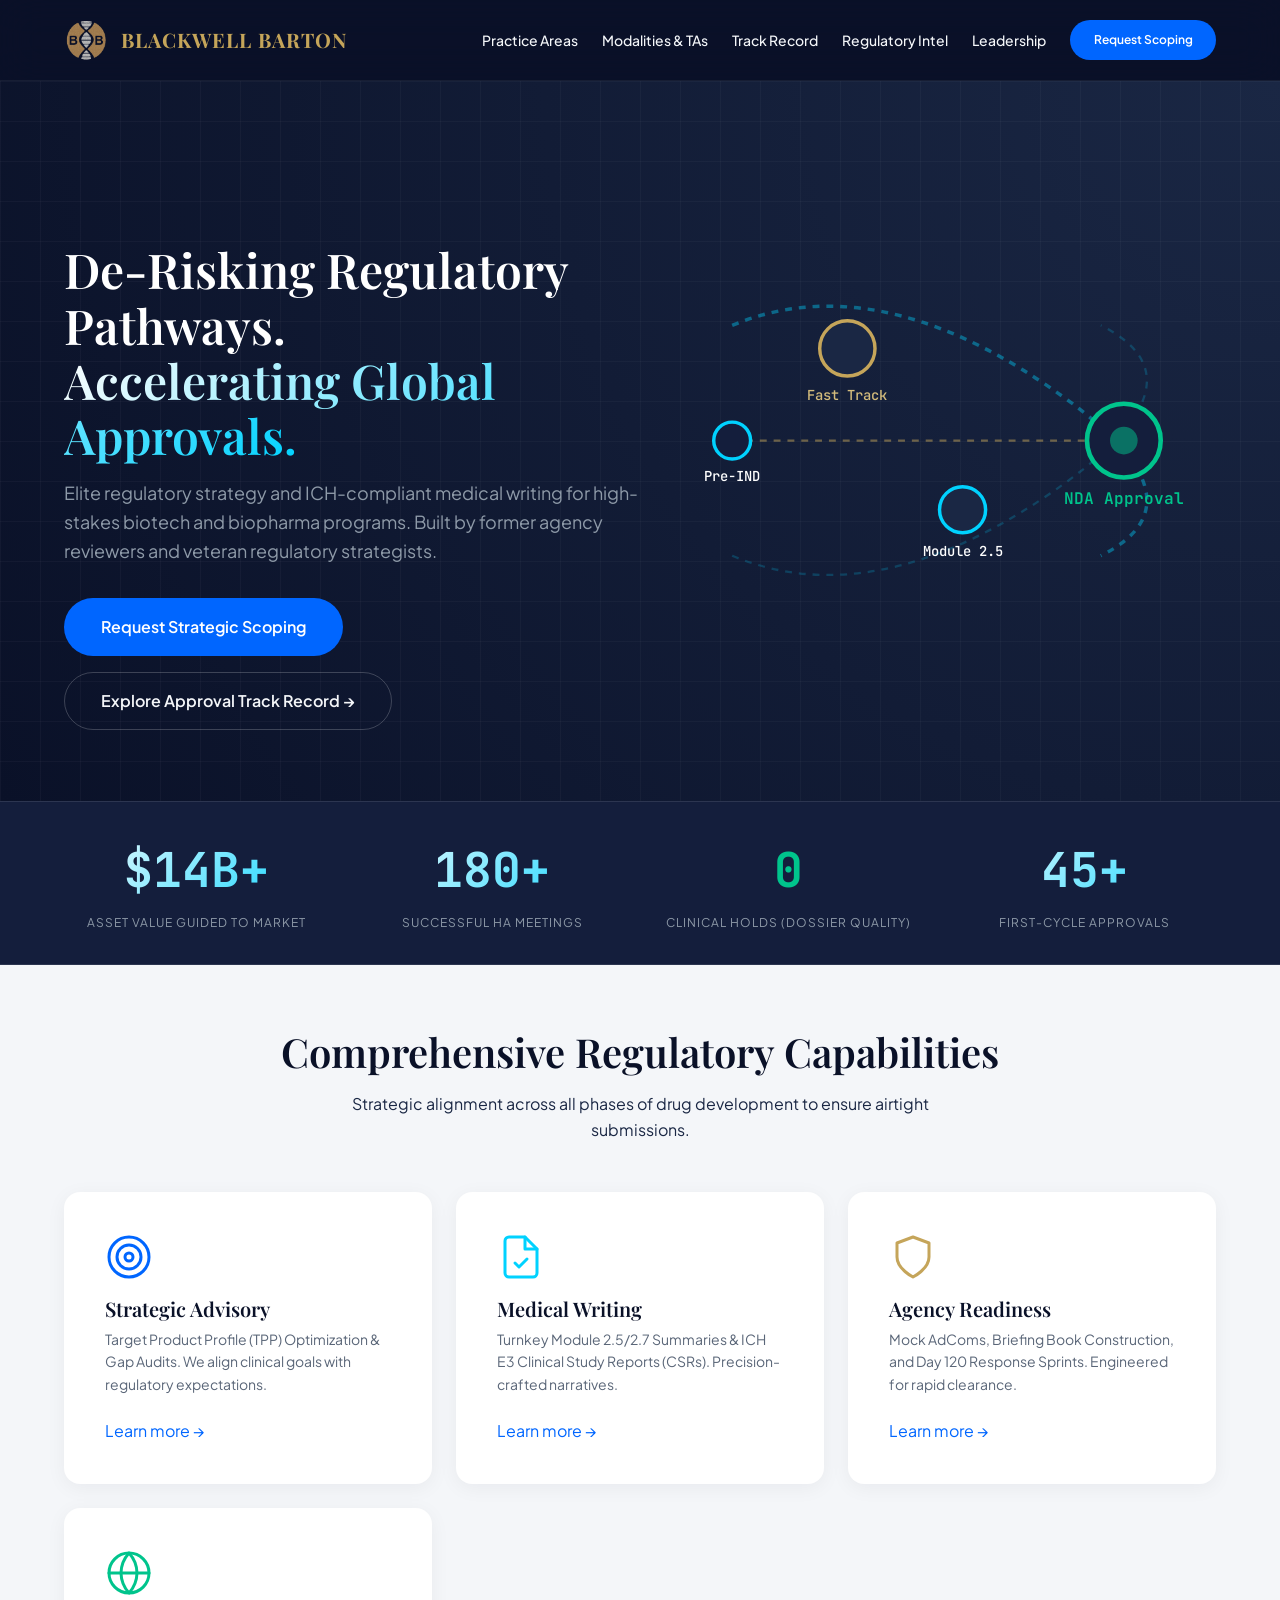
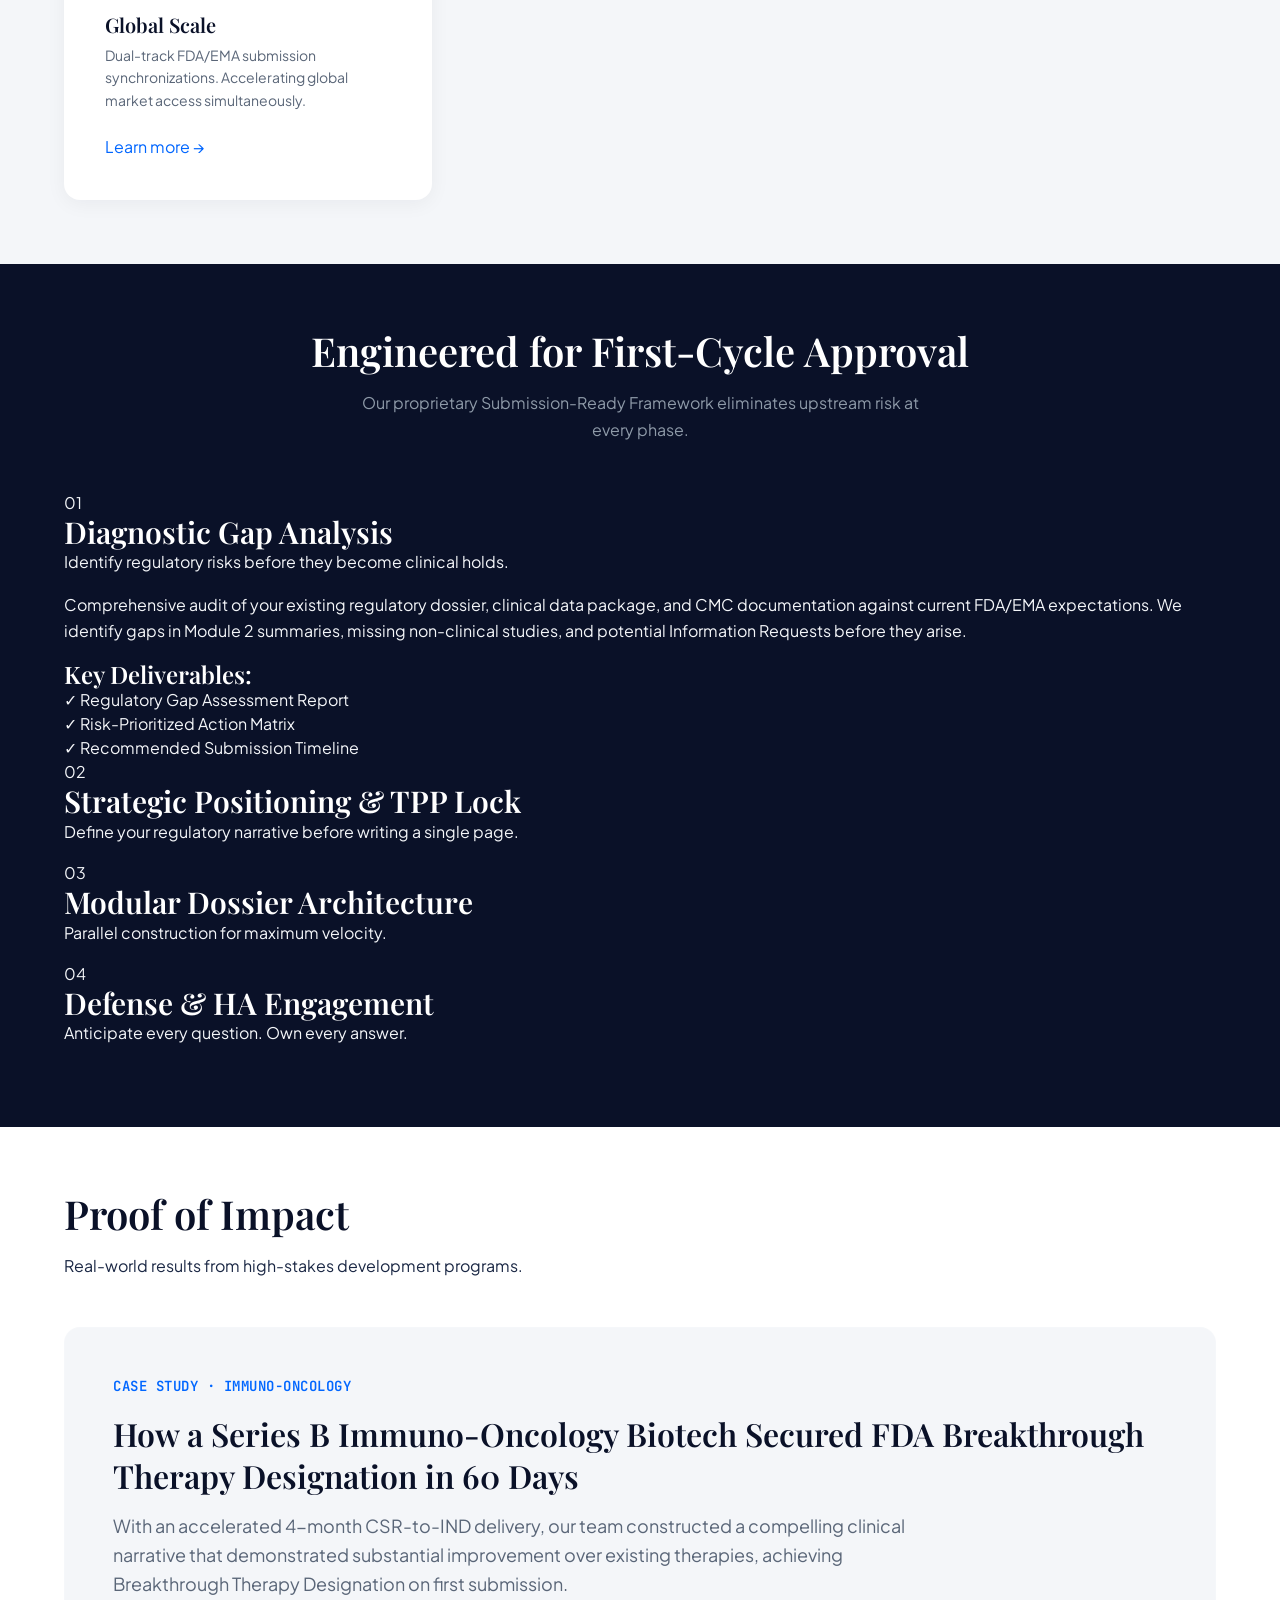
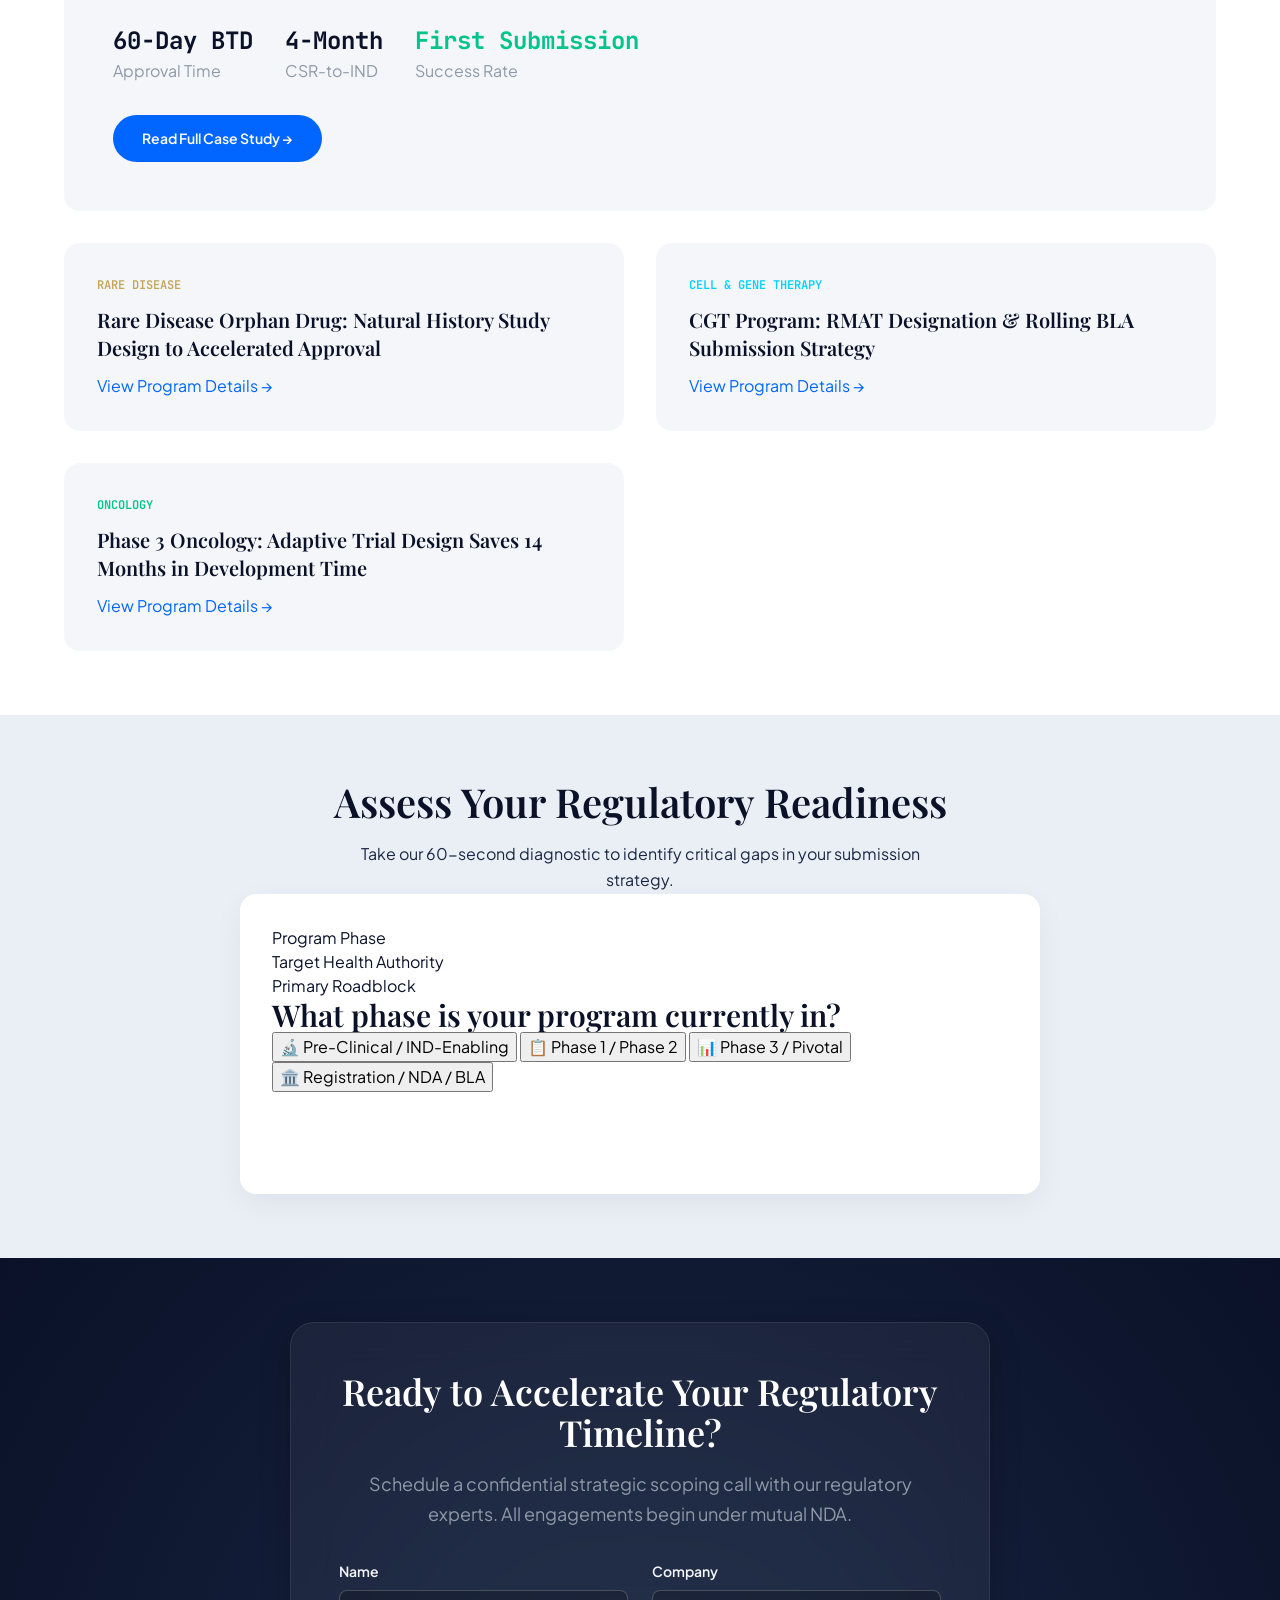
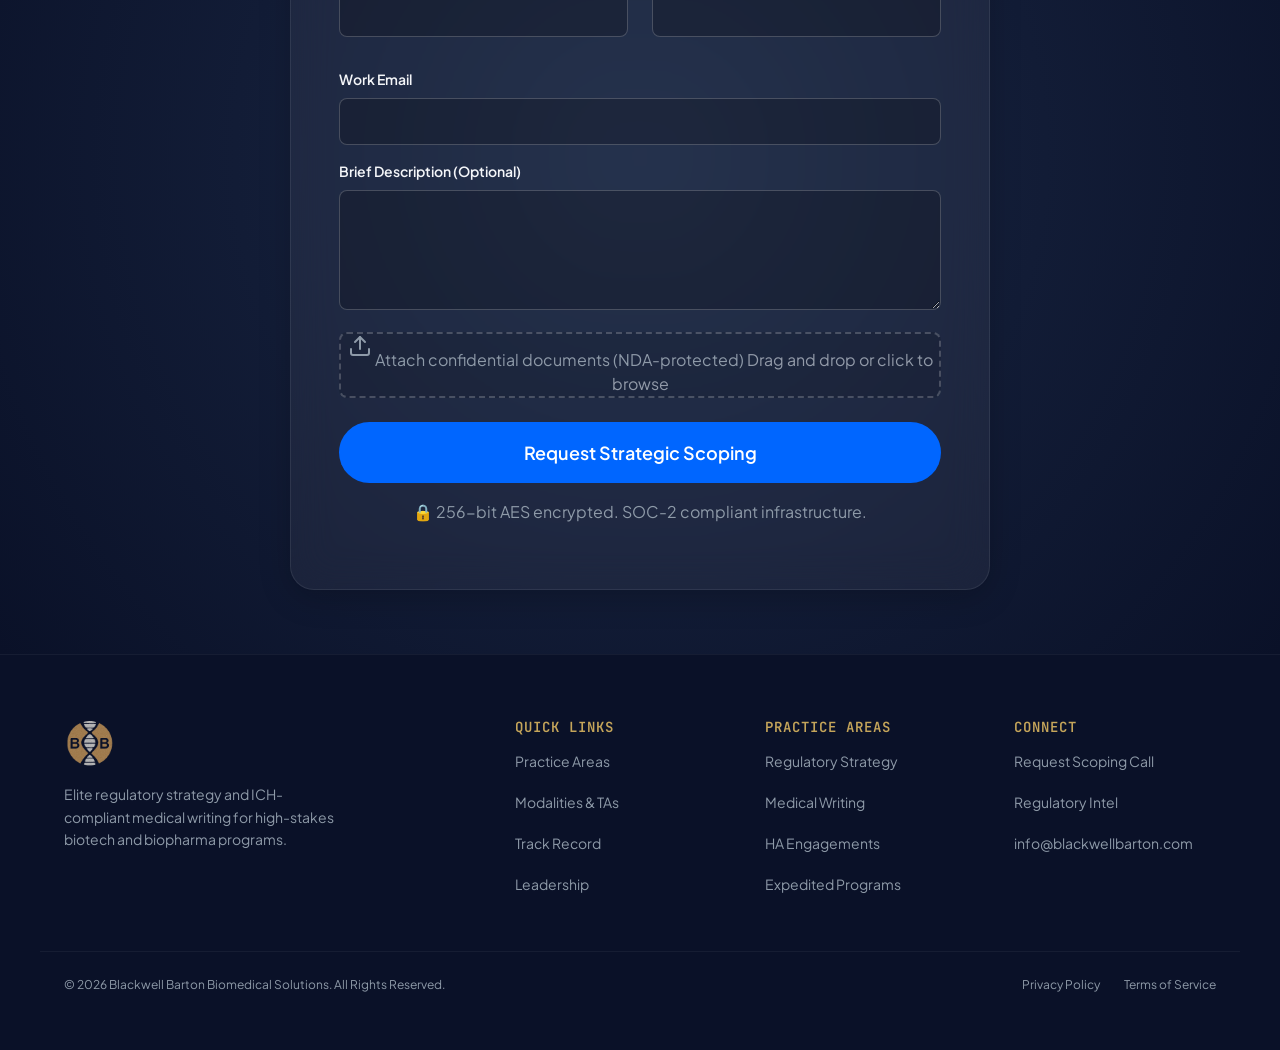
==== commit 02c7fd9b: "Fix: Resolve blank subpage visibility bug, optimize images, eliminate CSS import waterfalls with uni" ====
--- a/index.html
+++ b/index.html
@@ -18,8 +18,7 @@
   <link rel="preconnect" href="https://fonts.gstatic.com" crossorigin>
   <link href="https://fonts.googleapis.com/css2?family=JetBrains+Mono:wght@400;500&family=Playfair+Display:wght@400;600;700&family=Plus+Jakarta+Sans:wght@300;400;500;600;700&display=swap" rel="stylesheet">
   
-  <link rel="stylesheet" href="css/tokens.css">
-  <link rel="stylesheet" href="css/pages.css">
+  <link rel="stylesheet" href="css/style.css">
 
   <style>
     /* Inline SVG animations for hero */
--- a/css/style.css
+++ b/css/style.css
@@ -0,0 +1,921 @@
+/* ==========================================================================
+   BLACKWELL BARTON - UNIFIED MASTER STYLESHEET
+   High-performance, zero-import-cascade stylesheet
+   ========================================================================== */
+
+/* --------------------------------------------------------------------------
+   1. DESIGN SYSTEM TOKENS
+   -------------------------------------------------------------------------- */
+:root {
+  /* Colors */
+  --navy: #0A1128;
+  --navy-light: #141E3C;
+  --navy-mid: #1A2744;
+  --slate: #F4F6F9;
+  --white: #FFFFFF;
+  --cobalt: #0066FF;
+  --cyan: #00D2FF;
+  --silver: #8E9AA8;
+  --silver-light: #C4CCD6;
+  --gold: #C5A55A;
+  --gold-light: #D4BC7C;
+  --success: #00C48C;
+  --error: #FF4757;
+
+  /* Fonts */
+  --font-display: 'Playfair Display', serif;
+  --font-body: 'Plus Jakarta Sans', -apple-system, BlinkMacSystemFont, 'Segoe UI', Roboto, sans-serif;
+  --font-mono: 'JetBrains Mono', monospace;
+
+  /* Font Sizes */
+  --text-xs: 0.75rem;     /* 12px */
+  --text-sm: 0.875rem;    /* 14px */
+  --text-base: 1rem;      /* 16px */
+  --text-lg: 1.125rem;    /* 18px */
+  --text-xl: 1.25rem;     /* 20px */
+  --text-2xl: 1.5rem;     /* 24px */
+  --text-3xl: 1.875rem;   /* 30px */
+  --text-4xl: 2.25rem;    /* 36px */
+  --text-5xl: 3rem;       /* 48px */
+  --text-6xl: 3.75rem;    /* 60px */
+
+  /* Font Weights */
+  --fw-light: 300;
+  --fw-normal: 400;
+  --fw-medium: 500;
+  --fw-semibold: 600;
+  --fw-bold: 700;
+
+  /* Line Heights */
+  --lh-tight: 1.15;
+  --lh-normal: 1.5;
+  --lh-relaxed: 1.75;
+
+  /* Letter Spacing */
+  --ls-tight: -0.02em;
+  --ls-normal: 0;
+  --ls-wide: 0.02em;
+  --ls-wider: 0.05em;
+
+  /* Spacing Scale */
+  --space-1: 0.25rem;
+  --space-2: 0.5rem;
+  --space-3: 0.75rem;
+  --space-4: 1rem;
+  --space-5: 1.25rem;
+  --space-6: 1.5rem;
+  --space-8: 2rem;
+  --space-10: 2.5rem;
+  --space-12: 3rem;
+  --space-16: 4rem;
+  --space-20: 5rem;
+
+  /* Border Radius */
+  --radius-sm: 0.25rem;
+  --radius-md: 0.5rem;
+  --radius-lg: 1rem;
+  --radius-xl: 1.5rem;
+  --radius-full: 9999px;
+
+  /* Shadows */
+  --shadow-sm: 0 1px 2px rgba(0, 0, 0, 0.05);
+  --shadow-md: 0 4px 6px -1px rgba(0, 0, 0, 0.1);
+  --shadow-lg: 0 10px 15px -3px rgba(0, 0, 0, 0.1);
+  --shadow-xl: 0 20px 25px -5px rgba(0, 0, 0, 0.15);
+  --shadow-glow-cobalt: 0 0 20px rgba(0, 102, 255, 0.35);
+
+  /* Transitions */
+  --transition-fast: 150ms cubic-bezier(0.4, 0, 0.2, 1);
+  --transition-normal: 250ms cubic-bezier(0.4, 0, 0.2, 1);
+  --transition-slow: 400ms cubic-bezier(0.4, 0, 0.2, 1);
+
+  /* Container Widths */
+  --container-sm: 640px;
+  --container-md: 768px;
+  --container-lg: 1024px;
+  --container-xl: 1200px;
+
+  /* Z-index */
+  --z-base: 1;
+  --z-dropdown: 100;
+  --z-sticky: 1000;
+}
+
+/* --------------------------------------------------------------------------
+   2. RESET & BASE STYLES
+   -------------------------------------------------------------------------- */
+*, *::before, *::after {
+  box-sizing: border-box;
+}
+
+body, h1, h2, h3, h4, h5, h6, p, figure, blockquote, dl, dd, ul, ol {
+  margin: 0;
+  padding: 0;
+}
+
+ul, ol {
+  list-style: none;
+}
+
+html {
+  scroll-behavior: smooth;
+}
+
+body {
+  min-height: 100vh;
+  line-height: var(--lh-normal);
+  font-family: var(--font-body);
+  background-color: var(--navy);
+  color: var(--slate);
+  overflow-x: hidden;
+  -webkit-font-smoothing: antialiased;
+}
+
+img {
+  max-width: 100%;
+  height: auto;
+  display: block;
+}
+
+input, button, textarea, select {
+  font: inherit;
+}
+
+/* Typography */
+h1, h2, h3, h4, h5, h6 {
+  font-family: var(--font-display);
+  font-weight: var(--fw-semibold);
+  line-height: var(--lh-tight);
+  color: var(--white);
+}
+
+h1 { font-size: var(--text-5xl); }
+h2 { font-size: var(--text-4xl); }
+h3 { font-size: var(--text-3xl); }
+h4 { font-size: var(--text-2xl); }
+h5 { font-size: var(--text-xl); }
+h6 { font-size: var(--text-lg); }
+
+@media (max-width: 768px) {
+  h1 { font-size: 2.25rem; }
+  h2 { font-size: 1.75rem; }
+  h3 { font-size: 1.5rem; }
+  h4 { font-size: 1.25rem; }
+}
+
+p {
+  margin-bottom: var(--space-4);
+  line-height: 1.65;
+}
+
+a {
+  color: var(--cobalt);
+  text-decoration: none;
+  transition: color var(--transition-normal);
+}
+
+a:hover {
+  color: var(--cyan);
+}
+
+strong {
+  font-weight: var(--fw-semibold);
+}
+
+/* Global Utilities */
+.container {
+  width: 100%;
+  max-width: var(--container-xl);
+  margin-left: auto;
+  margin-right: auto;
+  padding-left: var(--space-6);
+  padding-right: var(--space-6);
+}
+
+.container--narrow {
+  max-width: var(--container-md);
+}
+
+.text-center { text-align: center; }
+.text-left { text-align: left; }
+.text-right { text-align: right; }
+.text-mono { font-family: var(--font-mono); }
+
+.text-gradient {
+  background: linear-gradient(135deg, var(--white) 0%, var(--cyan) 100%);
+  -webkit-background-clip: text;
+  -webkit-text-fill-color: transparent;
+  background-clip: text;
+}
+
+.text-gradient-cobalt {
+  background: linear-gradient(135deg, var(--cobalt) 0%, var(--cyan) 100%);
+  -webkit-background-clip: text;
+  -webkit-text-fill-color: transparent;
+  background-clip: text;
+}
+
+/* Margin Utilities */
+.mb-1 { margin-bottom: var(--space-1); }
+.mb-2 { margin-bottom: var(--space-2); }
+.mb-3 { margin-bottom: var(--space-3); }
+.mb-4 { margin-bottom: var(--space-4); }
+.mb-5 { margin-bottom: var(--space-5); }
+.mb-6 { margin-bottom: var(--space-6); }
+.mb-8 { margin-bottom: var(--space-8); }
+.mb-12 { margin-bottom: var(--space-12); }
+
+.mt-1 { margin-top: var(--space-1); }
+.mt-2 { margin-top: var(--space-2); }
+.mt-3 { margin-top: var(--space-3); }
+.mt-4 { margin-top: var(--space-4); }
+.mt-5 { margin-top: var(--space-5); }
+.mt-6 { margin-top: var(--space-6); }
+.mt-8 { margin-top: var(--space-8); }
+.mt-12 { margin-top: var(--space-12); }
+
+.py-2 { padding-top: var(--space-2); padding-bottom: var(--space-2); }
+.py-4 { padding-top: var(--space-4); padding-bottom: var(--space-4); }
+.py-6 { padding-top: var(--space-6); padding-bottom: var(--space-6); }
+.py-8 { padding-top: var(--space-8); padding-bottom: var(--space-8); }
+.py-12 { padding-top: var(--space-12); padding-bottom: var(--space-12); }
+.py-16 { padding-top: var(--space-16); padding-bottom: var(--space-16); }
+
+.flex { display: flex; }
+.mx-auto { margin-left: auto; margin-right: auto; }
+
+/* Grid Utilities */
+.grid {
+  display: grid;
+  gap: var(--space-6);
+}
+.grid--2-col { grid-template-columns: repeat(2, 1fr); }
+.grid--3-col { grid-template-columns: repeat(3, 1fr); }
+.grid--4-col { grid-template-columns: repeat(4, 1fr); }
+
+@media (max-width: 1024px) {
+  .grid--4-col { grid-template-columns: repeat(2, 1fr); }
+  .grid--3-col { grid-template-columns: repeat(2, 1fr); }
+}
+@media (max-width: 768px) {
+  .grid--4-col,
+  .grid--3-col,
+  .grid--2-col { grid-template-columns: 1fr; }
+}
+
+/* Section Variants */
+.section {
+  padding: var(--space-16) 0;
+  position: relative;
+}
+
+.section--navy {
+  background: var(--navy);
+  color: var(--slate);
+}
+
+.section--dark {
+  background: var(--navy-light);
+  color: var(--slate);
+}
+
+.section--light {
+  background: var(--slate);
+  color: var(--navy);
+}
+
+.section--light h2,
+.section--light h3,
+.section--light h4 {
+  color: var(--navy);
+}
+
+.section--light p {
+  color: #334155;
+}
+
+.section__header {
+  text-align: center;
+  max-width: 750px;
+  margin: 0 auto var(--space-12);
+}
+
+.section__tag {
+  display: inline-block;
+  font-family: var(--font-mono);
+  font-size: var(--text-xs);
+  text-transform: uppercase;
+  letter-spacing: 0.1em;
+  color: var(--cyan);
+  margin-bottom: var(--space-2);
+}
+
+.section__title {
+  font-size: var(--text-4xl);
+  margin-bottom: var(--space-3);
+}
+
+.section__desc {
+  color: var(--silver);
+  font-size: var(--text-lg);
+}
+
+/* --------------------------------------------------------------------------
+   3. COMPONENTS
+   -------------------------------------------------------------------------- */
+
+/* Glass Panel */
+.glass-panel {
+  background: rgba(20, 30, 60, 0.65);
+  backdrop-filter: blur(16px);
+  -webkit-backdrop-filter: blur(16px);
+  border: 1px solid rgba(255, 255, 255, 0.08);
+  border-radius: var(--radius-lg);
+  box-shadow: 0 8px 32px rgba(0, 0, 0, 0.2);
+}
+
+.glass-panel--light {
+  background: rgba(255, 255, 255, 0.9);
+  border: 1px solid rgba(0, 0, 0, 0.06);
+  box-shadow: 0 8px 30px rgba(0, 0, 0, 0.05);
+}
+
+/* Navigation */
+.nav {
+  position: sticky;
+  top: 0;
+  left: 0;
+  width: 100%;
+  z-index: var(--z-sticky);
+  background: rgba(10, 17, 40, 0.9);
+  backdrop-filter: blur(20px);
+  -webkit-backdrop-filter: blur(20px);
+  border-bottom: 1px solid rgba(255, 255, 255, 0.06);
+  transition: all var(--transition-normal);
+}
+
+.nav--scrolled {
+  background: rgba(10, 17, 40, 0.98);
+  border-bottom-color: rgba(0, 102, 255, 0.2);
+  box-shadow: 0 10px 30px rgba(0, 0, 0, 0.4);
+}
+
+.nav__inner {
+  display: flex;
+  justify-content: space-between;
+  align-items: center;
+  height: 80px;
+}
+
+.nav__logo {
+  display: flex;
+  align-items: center;
+  gap: var(--space-3);
+  text-decoration: none;
+}
+
+.nav__logo-img {
+  height: 42px;
+  width: auto;
+}
+
+.nav__logo-text {
+  font-family: var(--font-display);
+  font-size: 1.25rem;
+  font-weight: 700;
+  letter-spacing: 0.05em;
+  color: var(--gold);
+}
+
+.nav__links {
+  display: flex;
+  align-items: center;
+  gap: var(--space-6);
+}
+
+.nav__link {
+  color: var(--slate);
+  font-weight: var(--fw-medium);
+  font-size: var(--text-sm);
+  transition: color var(--transition-fast);
+  padding: 0.5rem 0;
+}
+
+.nav__link:hover,
+.nav__link.active {
+  color: var(--cyan);
+}
+
+.nav__cta {
+  background: var(--cobalt);
+  color: var(--white) !important;
+  padding: 0.6rem 1.4rem !important;
+  border-radius: var(--radius-full);
+  font-weight: var(--fw-semibold);
+  transition: all var(--transition-fast) !important;
+}
+
+.nav__cta:hover {
+  background: #0052cc;
+  box-shadow: var(--shadow-glow-cobalt);
+  transform: translateY(-1px);
+}
+
+/* Dropdown Navigation */
+.nav__dropdown {
+  position: relative;
+}
+
+.nav__dropdown-content {
+  display: none;
+  position: absolute;
+  top: 100%;
+  left: 0;
+  min-width: 280px;
+  background: rgba(14, 24, 52, 0.98);
+  backdrop-filter: blur(20px);
+  border: 1px solid rgba(255, 255, 255, 0.1);
+  border-radius: var(--radius-md);
+  padding: var(--space-3);
+  box-shadow: 0 15px 35px rgba(0, 0, 0, 0.5);
+  z-index: var(--z-dropdown);
+}
+
+.nav__dropdown:hover .nav__dropdown-content,
+.nav__dropdown.nav__dropdown--open .nav__dropdown-content {
+  display: block;
+}
+
+.nav__dropdown-content a {
+  display: block;
+  padding: 0.6rem 1rem;
+  color: var(--slate);
+  font-size: var(--text-sm);
+  border-radius: var(--radius-sm);
+  transition: all var(--transition-fast);
+}
+
+.nav__dropdown-content a:hover {
+  background: rgba(0, 102, 255, 0.15);
+  color: var(--cyan);
+  padding-left: 1.25rem;
+}
+
+.nav__mobile-toggle {
+  display: none;
+  background: none;
+  border: none;
+  cursor: pointer;
+  padding: 0.5rem;
+}
+
+.nav__mobile-toggle span {
+  display: block;
+  width: 24px;
+  height: 2px;
+  background: var(--white);
+  margin: 5px 0;
+  transition: all var(--transition-fast);
+}
+
+@media (max-width: 1024px) {
+  .nav__mobile-toggle {
+    display: block;
+  }
+  .nav__links {
+    display: none;
+    position: absolute;
+    top: 80px;
+    left: 0;
+    width: 100%;
+    background: var(--navy-mid);
+    flex-direction: column;
+    padding: var(--space-6);
+    border-top: 1px solid rgba(255, 255, 255, 0.1);
+    box-shadow: 0 20px 40px rgba(0, 0, 0, 0.5);
+    gap: var(--space-4);
+  }
+  .nav__links.nav__links--open {
+    display: flex;
+  }
+  .nav__dropdown-content {
+    position: static;
+    background: transparent;
+    border: none;
+    padding-left: 1rem;
+    box-shadow: none;
+  }
+}
+
+/* Hero Section */
+.hero {
+  min-height: 80vh;
+  display: flex;
+  align-items: center;
+  position: relative;
+  background: radial-gradient(circle at 50% 30%, var(--navy-mid) 0%, var(--navy) 100%);
+  padding: var(--space-16) 0;
+}
+
+.hero--home {
+  min-height: 90vh;
+}
+
+.hero__title {
+  font-size: var(--text-5xl);
+  margin-bottom: var(--space-4);
+  line-height: 1.15;
+}
+
+.hero__subtitle {
+  font-size: var(--text-lg);
+  color: var(--silver-light);
+  max-width: 680px;
+  margin-bottom: var(--space-8);
+  line-height: 1.7;
+}
+
+.hero__ctas {
+  display: flex;
+  gap: var(--space-4);
+  flex-wrap: wrap;
+}
+
+/* Buttons */
+.btn {
+  display: inline-flex;
+  align-items: center;
+  justify-content: center;
+  gap: var(--space-2);
+  font-weight: var(--fw-semibold);
+  font-size: var(--text-sm);
+  padding: 0.75rem 1.75rem;
+  border-radius: var(--radius-full);
+  cursor: pointer;
+  transition: all var(--transition-normal);
+  text-decoration: none;
+  border: 1px solid transparent;
+}
+
+.btn--primary {
+  background: var(--cobalt);
+  color: var(--white);
+}
+
+.btn--primary:hover {
+  background: #0052cc;
+  box-shadow: var(--shadow-glow-cobalt);
+  color: var(--white);
+  transform: translateY(-2px);
+}
+
+.btn--ghost {
+  background: transparent;
+  color: var(--slate);
+  border-color: rgba(255, 255, 255, 0.2);
+}
+
+.btn--ghost:hover {
+  border-color: var(--cyan);
+  color: var(--cyan);
+  transform: translateY(-2px);
+}
+
+.btn--lg {
+  padding: 1rem 2.25rem;
+  font-size: var(--text-base);
+}
+
+.btn--sm {
+  padding: 0.5rem 1.25rem;
+  font-size: var(--text-xs);
+}
+
+/* Trust Bar / Metrics */
+.trust-bar {
+  background: var(--navy-light);
+  border-top: 1px solid rgba(255, 255, 255, 0.05);
+  border-bottom: 1px solid rgba(255, 255, 255, 0.05);
+  padding: var(--space-8) 0;
+}
+
+.trust-bar__metrics {
+  display: grid;
+  grid-template-columns: repeat(4, 1fr);
+  gap: var(--space-6);
+  text-align: center;
+}
+
+@media (max-width: 768px) {
+  .trust-bar__metrics {
+    grid-template-columns: repeat(2, 1fr);
+    gap: var(--space-8);
+  }
+}
+
+.trust-bar__number {
+  display: block;
+  font-family: var(--font-mono);
+  font-size: var(--text-4xl);
+  font-weight: 700;
+  color: var(--cyan);
+  margin-bottom: var(--space-1);
+}
+
+.trust-bar__label {
+  font-size: var(--text-xs);
+  color: var(--silver);
+  text-transform: uppercase;
+  letter-spacing: 0.05em;
+}
+
+/* Bento Grid */
+.bento {
+  display: grid;
+  grid-template-columns: repeat(2, 1fr);
+  gap: var(--space-6);
+}
+
+@media (max-width: 768px) {
+  .bento {
+    grid-template-columns: 1fr;
+  }
+}
+
+.bento__panel {
+  padding: var(--space-8);
+  transition: all var(--transition-normal);
+}
+
+.bento__panel:hover {
+  transform: translateY(-4px);
+  border-color: rgba(0, 102, 255, 0.3);
+  box-shadow: 0 15px 35px rgba(0, 0, 0, 0.3);
+}
+
+.bento__icon {
+  width: 48px;
+  height: 48px;
+  margin-bottom: var(--space-4);
+  color: var(--cyan);
+}
+
+.bento__title {
+  font-size: var(--text-xl);
+  margin-bottom: var(--space-2);
+}
+
+.bento__desc {
+  color: var(--silver);
+  font-size: var(--text-sm);
+  line-height: 1.6;
+}
+
+/* Cards */
+.card {
+  background: var(--navy-mid);
+  border: 1px solid rgba(255, 255, 255, 0.08);
+  border-radius: var(--radius-lg);
+  padding: var(--space-6);
+  transition: all var(--transition-normal);
+}
+
+.card:hover {
+  transform: translateY(-4px);
+  box-shadow: 0 12px 30px rgba(0, 0, 0, 0.3);
+  border-color: rgba(0, 102, 255, 0.3);
+}
+
+.card--profile {
+  background: var(--navy-mid);
+  padding: var(--space-8);
+}
+
+.card--profile-featured {
+  grid-column: 1 / -1;
+  display: flex;
+  flex-direction: row;
+  gap: 2.5rem;
+  align-items: center;
+  padding: 2.5rem;
+}
+
+@media (max-width: 768px) {
+  .card--profile-featured {
+    flex-direction: column;
+    text-align: center;
+    padding: 1.5rem;
+  }
+  .card--profile-featured .profile__info {
+    text-align: left;
+  }
+}
+
+.profile__portrait {
+  width: 140px;
+  height: 140px;
+  border-radius: 50%;
+  object-fit: cover;
+  border: 3px solid var(--gold);
+  margin-bottom: var(--space-4);
+}
+
+.profile__name {
+  font-size: var(--text-xl);
+  margin-bottom: 0.25rem;
+}
+
+.profile__title {
+  font-size: var(--text-sm);
+  color: var(--silver);
+  margin-bottom: var(--space-3);
+}
+
+.badge {
+  display: inline-block;
+  padding: 0.3rem 0.8rem;
+  border-radius: var(--radius-full);
+  font-size: var(--text-xs);
+  font-weight: 600;
+  text-transform: uppercase;
+  letter-spacing: 0.05em;
+}
+
+.badge--phd {
+  background: rgba(197, 165, 90, 0.15);
+  color: var(--gold);
+  border: 1px solid rgba(197, 165, 90, 0.3);
+}
+
+.badge--fda {
+  background: rgba(0, 102, 255, 0.15);
+  color: var(--cyan);
+  border: 1px solid rgba(0, 102, 255, 0.3);
+}
+
+.badge--regulatory {
+  background: rgba(0, 196, 140, 0.15);
+  color: var(--success);
+  border: 1px solid rgba(0, 196, 140, 0.3);
+}
+
+/* Forms */
+.form__group {
+  margin-bottom: var(--space-4);
+}
+
+.form__label {
+  display: block;
+  font-size: var(--text-sm);
+  font-weight: 600;
+  color: var(--slate);
+  margin-bottom: var(--space-2);
+}
+
+.form__input,
+.form__textarea,
+.form__select {
+  width: 100%;
+  padding: 0.75rem 1rem;
+  background: var(--navy);
+  border: 1px solid rgba(255, 255, 255, 0.15);
+  border-radius: var(--radius-md);
+  color: var(--white);
+  font-size: var(--text-sm);
+  transition: all var(--transition-fast);
+}
+
+.form__input:focus,
+.form__textarea:focus,
+.form__select:focus {
+  outline: none;
+  border-color: var(--cyan);
+  box-shadow: 0 0 10px rgba(0, 210, 255, 0.2);
+}
+
+.form__textarea {
+  min-height: 120px;
+  resize: vertical;
+}
+
+/* FAQ Accordion */
+.faq__item {
+  border-bottom: 1px solid rgba(255, 255, 255, 0.1);
+  padding: var(--space-4) 0;
+  cursor: pointer;
+}
+
+.faq__question {
+  display: flex;
+  justify-content: space-between;
+  align-items: center;
+  font-size: var(--text-lg);
+  font-weight: 600;
+  color: var(--white);
+}
+
+.faq__answer {
+  max-height: 0;
+  overflow: hidden;
+  transition: max-height 0.35s ease, padding 0.35s ease;
+  color: var(--silver);
+  padding: 0;
+}
+
+.faq__item--open .faq__answer {
+  max-height: 500px;
+  padding-top: var(--space-3);
+  padding-bottom: var(--space-2);
+}
+
+/* Footer */
+.footer {
+  background: #060B1A;
+  border-top: 1px solid rgba(255, 255, 255, 0.06);
+  padding-top: var(--space-16);
+  padding-bottom: var(--space-8);
+}
+
+.footer__inner {
+  display: grid;
+  grid-template-columns: 2fr 1fr 1fr 1fr;
+  gap: var(--space-8);
+}
+
+@media (max-width: 768px) {
+  .footer__inner {
+    grid-template-columns: 1fr;
+    gap: var(--space-8);
+  }
+}
+
+.footer__heading {
+  color: var(--gold);
+  font-family: var(--font-mono);
+  font-size: var(--text-xs);
+  text-transform: uppercase;
+  letter-spacing: 0.1em;
+  margin-bottom: var(--space-4);
+}
+
+.footer__link {
+  color: var(--silver);
+  display: block;
+  margin-bottom: var(--space-2);
+  font-size: var(--text-sm);
+  transition: color var(--transition-fast);
+}
+
+.footer__link:hover {
+  color: var(--white);
+}
+
+.footer__bottom {
+  margin-top: var(--space-12);
+  padding-top: var(--space-6);
+  border-top: 1px solid rgba(255, 255, 255, 0.05);
+  display: flex;
+  justify-content: space-between;
+  color: var(--silver);
+  font-size: var(--text-xs);
+}
+
+/* --------------------------------------------------------------------------
+   4. FAIL-SAFE ANIMATIONS (Content is always visible, animated smoothly)
+   -------------------------------------------------------------------------- */
+.animate-on-scroll,
+.fade-up,
+.fade-in,
+.slide-left,
+.slide-right {
+  opacity: 1; /* Fail-safe default: content is visible */
+  transition: opacity 0.5s ease, transform 0.5s ease;
+}
+
+/* Progressive enhancement: when JS initializes animations, apply subtle entrance */
+.js-loaded .animate-on-scroll,
+.js-loaded .fade-up {
+  opacity: 0;
+  transform: translateY(20px);
+}
+
+.js-loaded .animate-on-scroll--visible,
+.js-loaded .fade-up--visible,
+.js-loaded .fade-up.is-visible,
+.js-loaded .animate-on-scroll.is-visible,
+.animate-on-scroll--visible,
+.fade-up--visible,
+.fade-up.is-visible {
+  opacity: 1 !important;
+  transform: translateY(0) !important;
+}
+
+.js-loaded .fade-in {
+  opacity: 0;
+}
+
+.js-loaded .fade-in--visible,
+.fade-in--visible,
+.fade-in.is-visible {
+  opacity: 1 !important;
+}
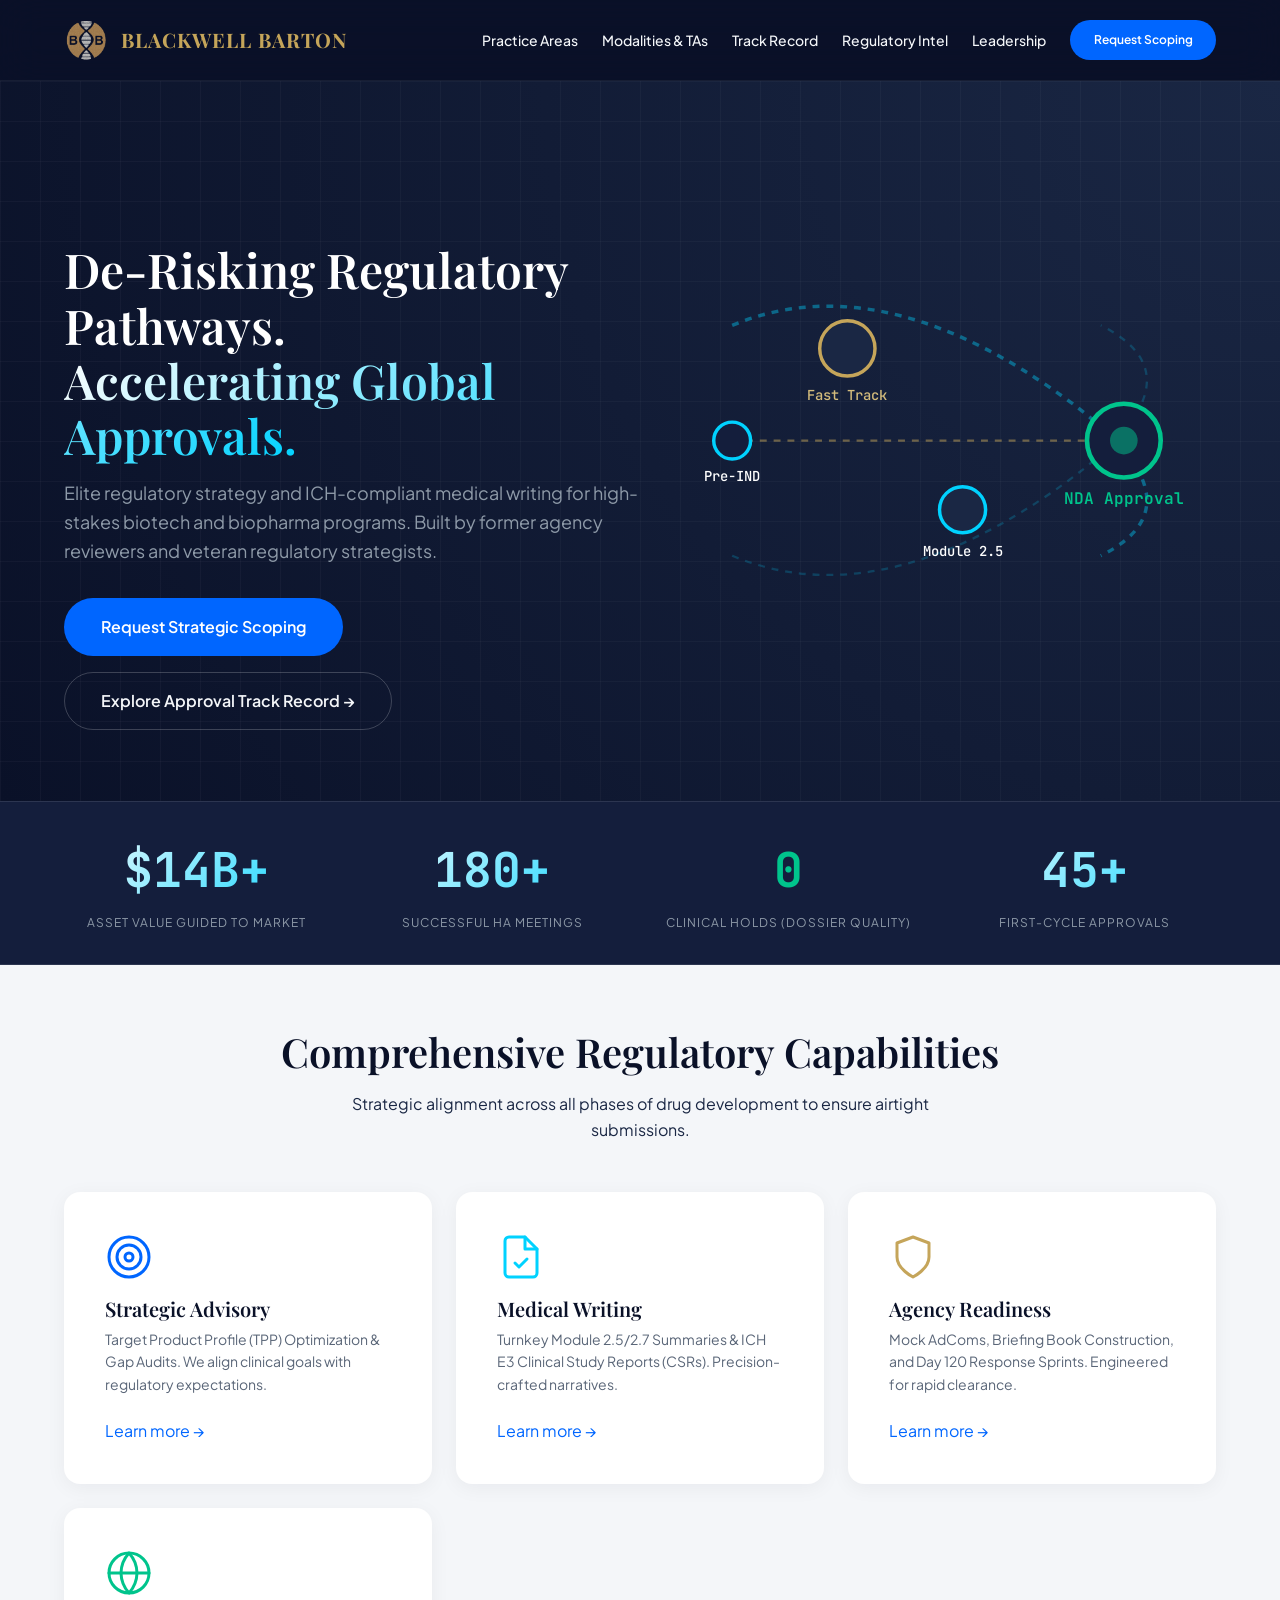
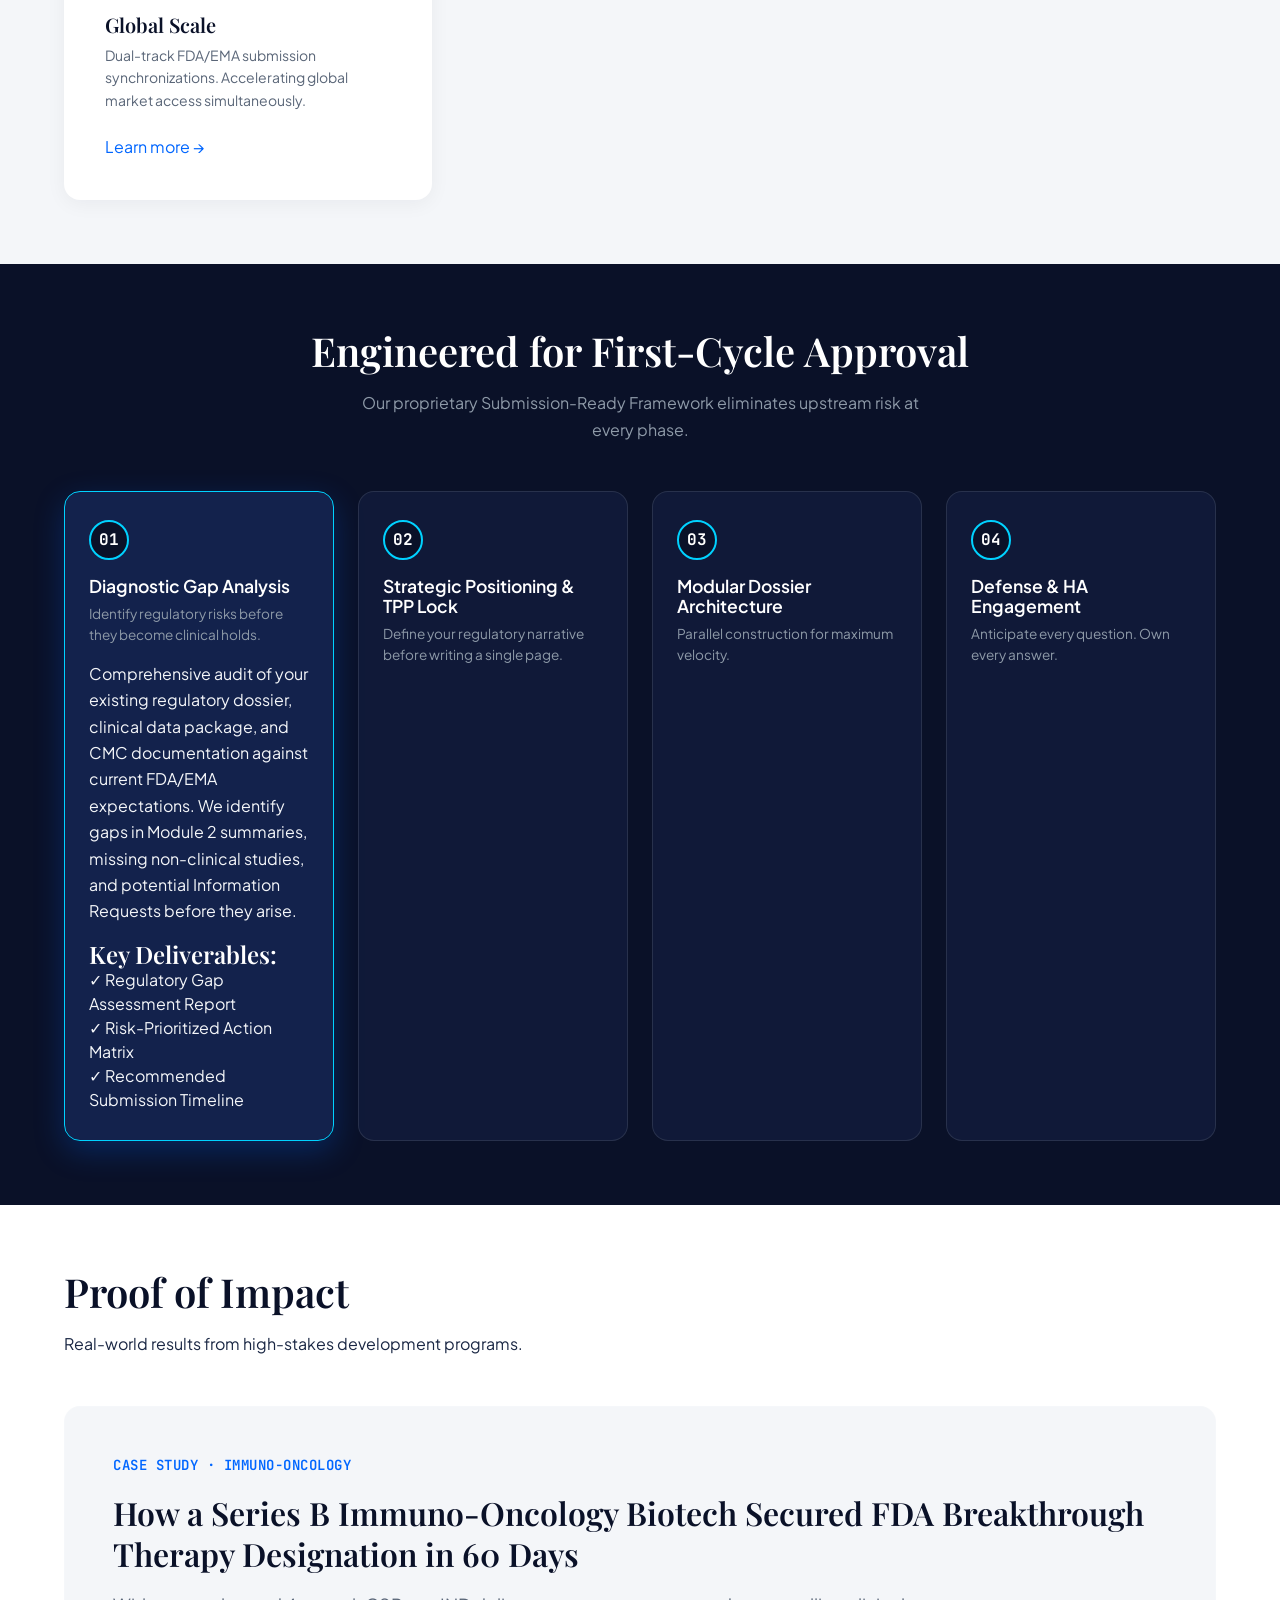
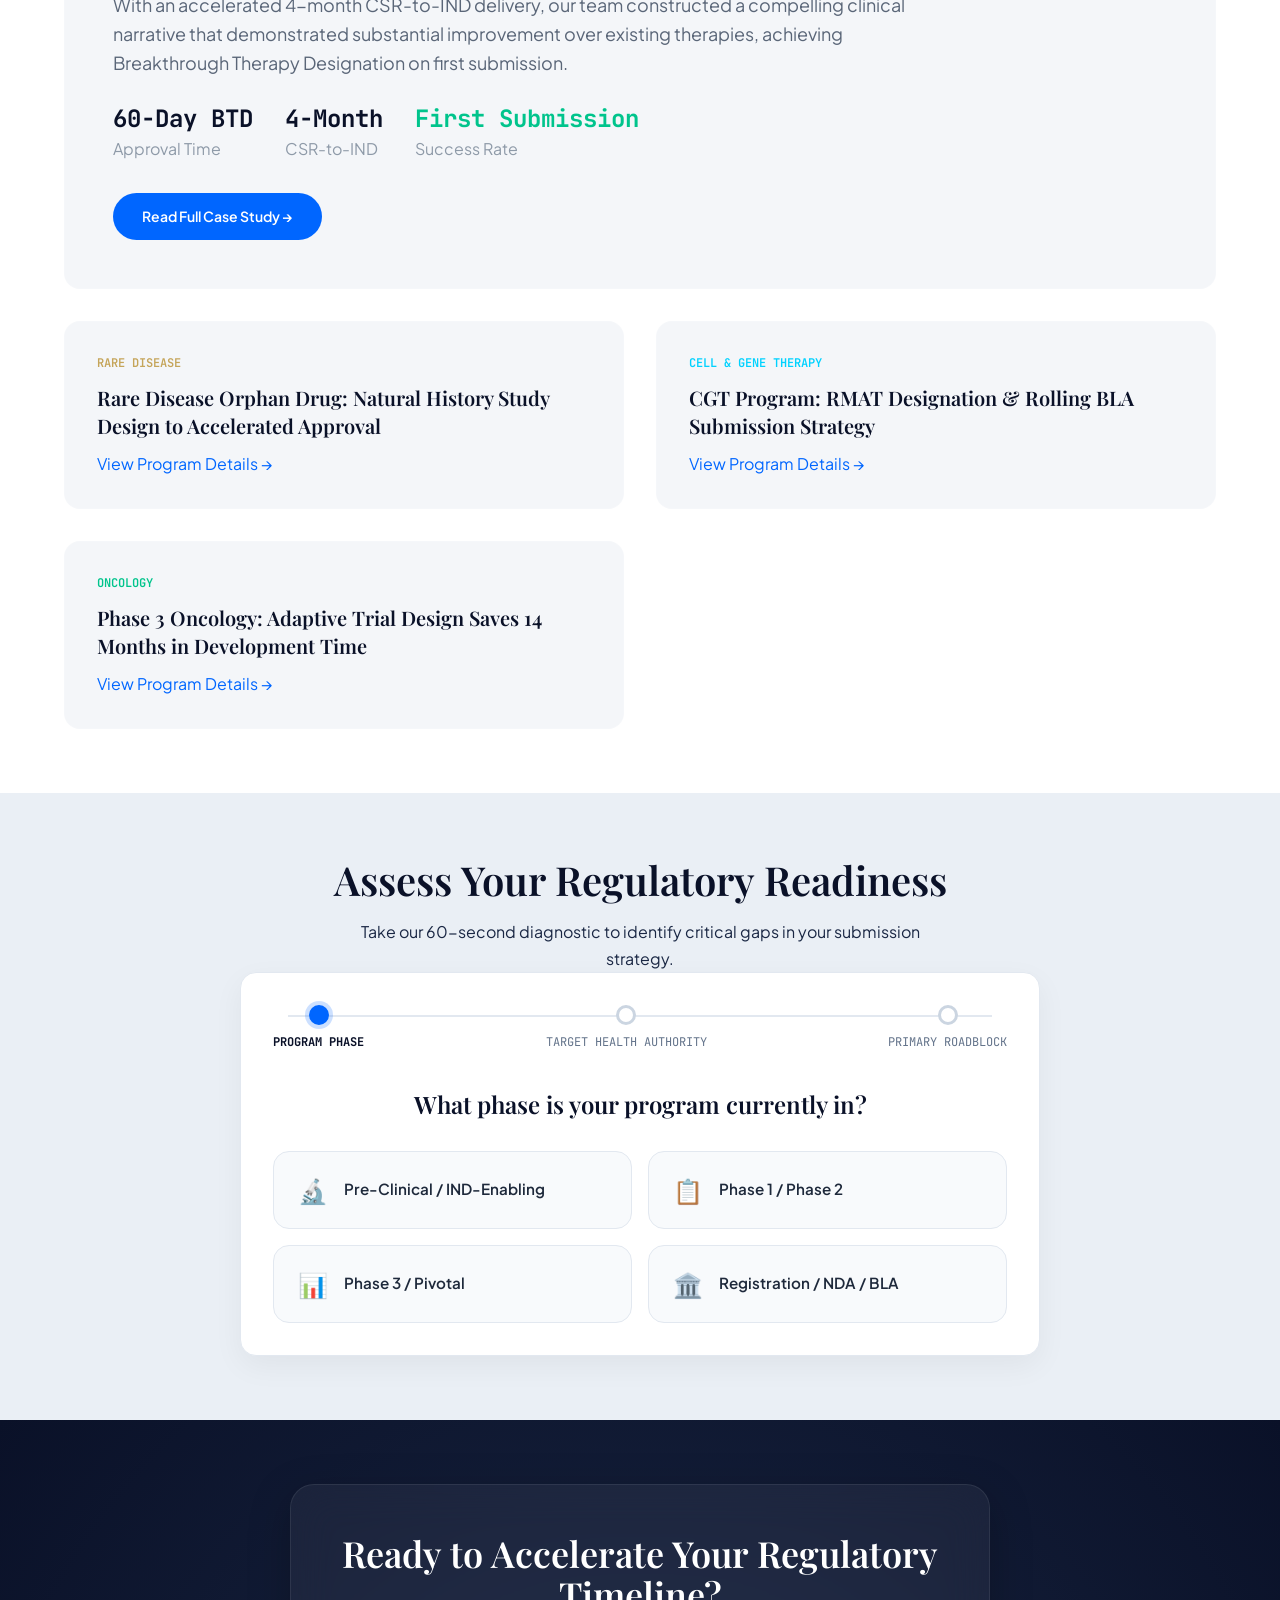
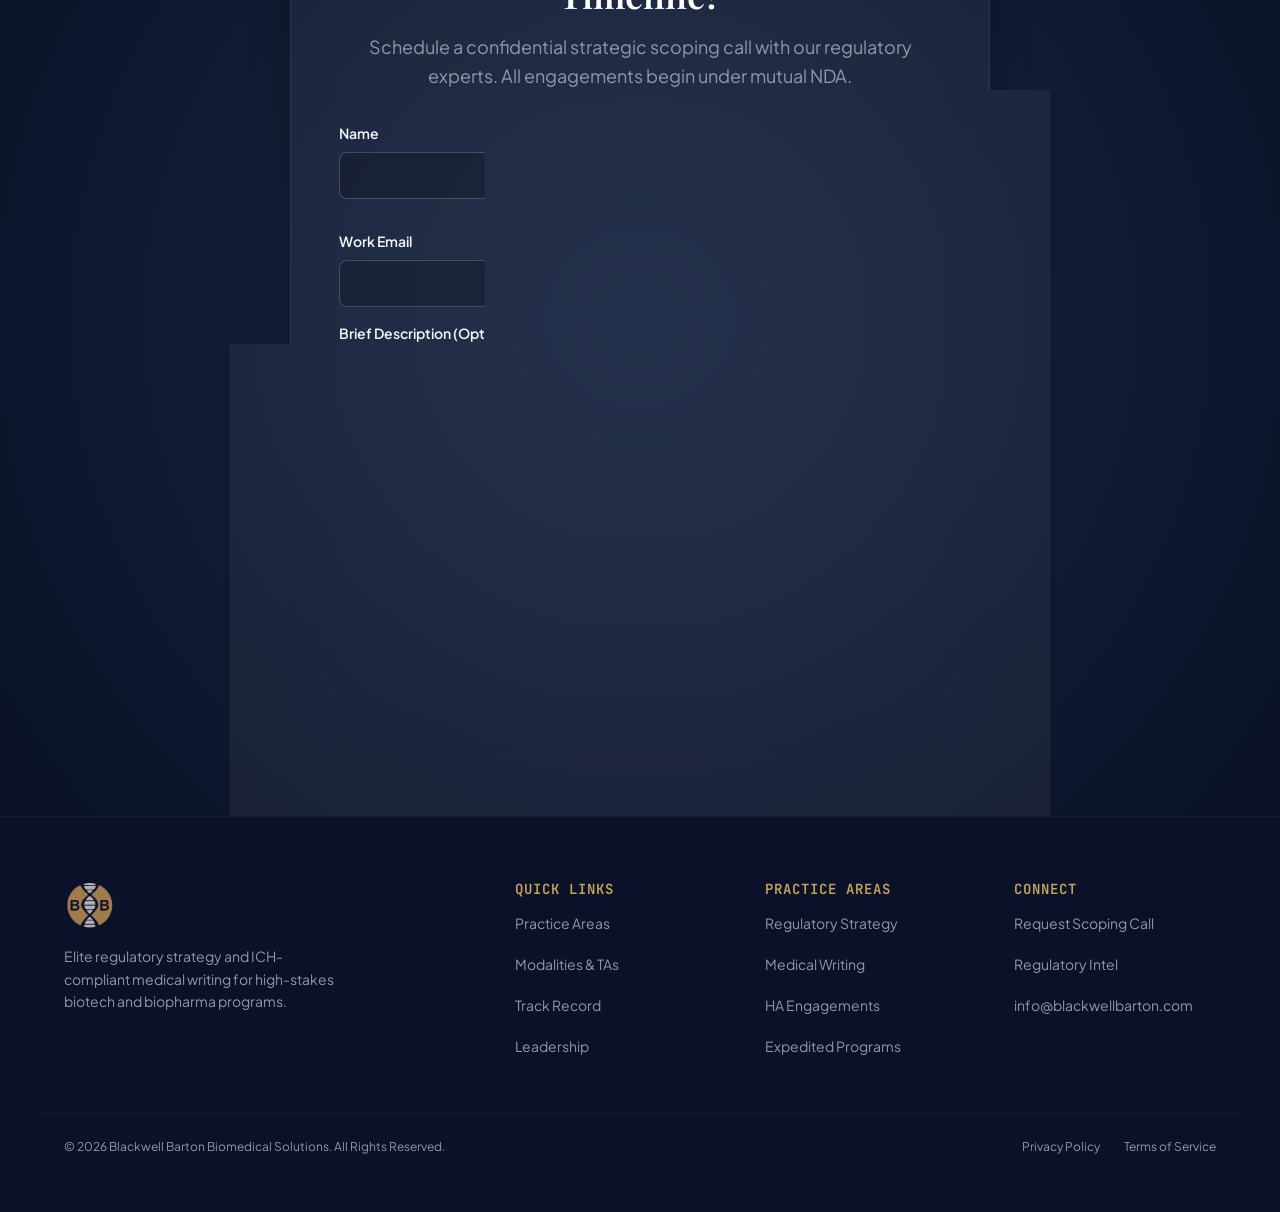
==== commit 9d101e09: "SEO & UI Enhancement: Add robots.txt, sitemap.xml, llms.txt, Schema.org JSON-LD; fix invisible quote" ====
--- a/index.html
+++ b/index.html
@@ -6,12 +6,54 @@
   <title>Blackwell Barton | Elite Regulatory Strategy & Medical Writing</title>
   <meta name="description" content="Elite regulatory strategy and ICH-compliant medical writing for high-stakes biotech and biopharma programs. Built by former agency reviewers and veteran regulatory strategists.">
   
+  <link rel="canonical" href="https://ifeelgod.github.io/blackwellbarton/">
+  
   <!-- Open Graph -->
   <meta property="og:title" content="Blackwell Barton | De-Risking Regulatory Pathways">
   <meta property="og:description" content="Elite regulatory strategy and ICH-compliant medical writing for high-stakes biotech and biopharma programs.">
   <meta property="og:type" content="website">
-  <meta property="og:url" content="https://blackwellbarton.com/">
-  <meta property="og:image" content="https://blackwellbarton.com/assets/images/og-image.jpg">
+  <meta property="og:url" content="https://ifeelgod.github.io/blackwellbarton/">
+  <meta property="og:image" content="https://ifeelgod.github.io/blackwellbarton/assets/images/logo.png">
+  <meta name="twitter:card" content="summary_large_image">
+
+  <!-- Schema.org Structured Data -->
+  <script type="application/ld+json">
+  {
+    "@context": "https://schema.org",
+    "@type": ["ProfessionalService", "Organization"],
+    "name": "Blackwell Barton Biomedical Solutions",
+    "url": "https://ifeelgod.github.io/blackwellbarton/",
+    "logo": "https://ifeelgod.github.io/blackwellbarton/assets/images/logo.png",
+    "description": "Elite regulatory medical writing, CTD Module 2 synthesis, and health authority strategic advisory for biotech and biopharma programs.",
+    "founder": {
+      "@type": "Person",
+      "name": "Dr. Shannon Seitz, PhD",
+      "jobTitle": "Founder & Principal Regulatory Medical Writer"
+    },
+    "address": {
+      "@type": "PostalAddress",
+      "addressLocality": "Fort Worth-Arlington",
+      "addressRegion": "TX",
+      "addressCountry": "US"
+    },
+    "contactPoint": {
+      "@type": "ContactPoint",
+      "email": "info@blackwellbarton.com",
+      "contactType": "customer service"
+    },
+    "areaServed": ["US", "EU", "JP", "Global"],
+    "knowsAbout": [
+      "Regulatory Medical Writing",
+      "ICH E3 Clinical Study Reports",
+      "Module 2.5 Clinical Overview",
+      "Module 2.7 Clinical Summary",
+      "FDA Type A/B/C Meeting Briefing Books",
+      "Fast Track Designation",
+      "Breakthrough Therapy Designation",
+      "RMAT Designation"
+    ]
+  }
+  </script>
 
   <!-- Google Fonts -->
   <link rel="preconnect" href="https://fonts.googleapis.com">
--- a/css/style.css
+++ b/css/style.css
@@ -324,20 +324,547 @@
    3. COMPONENTS
    -------------------------------------------------------------------------- */
 
+/* --------------------------------------------------------------------------
+   3. COMPONENTS
+   -------------------------------------------------------------------------- */
+
 /* Glass Panel */
 .glass-panel {
-  background: rgba(20, 30, 60, 0.65);
-  backdrop-filter: blur(16px);
-  -webkit-backdrop-filter: blur(16px);
+  background: rgba(16, 26, 54, 0.7);
+  backdrop-filter: blur(20px);
+  -webkit-backdrop-filter: blur(20px);
+  border: 1px solid rgba(255, 255, 255, 0.1);
+  border-radius: var(--radius-lg);
+  box-shadow: 0 12px 40px rgba(0, 0, 0, 0.25);
+  transition: all var(--transition-normal);
+}
+
+.glass-panel--light {
+  background: #FFFFFF;
+  border: 1px solid rgba(10, 17, 40, 0.08);
+  border-radius: var(--radius-lg);
+  box-shadow: 0 10px 30px rgba(0, 0, 0, 0.04);
+}
+
+/* ==========================================================================
+   METRIC CARDS - DESIGNED TO SING
+   ========================================================================== */
+.metrics-grid {
+  display: grid;
+  grid-template-columns: repeat(3, 1fr);
+  gap: var(--space-6);
+  margin-top: var(--space-8);
+}
+
+@media (max-width: 1024px) {
+  .metrics-grid {
+    grid-template-columns: repeat(2, 1fr);
+  }
+}
+
+@media (max-width: 640px) {
+  .metrics-grid {
+    grid-template-columns: 1fr;
+  }
+}
+
+.metric-card {
+  position: relative;
+  background: linear-gradient(145deg, rgba(20, 32, 68, 0.8) 0%, rgba(10, 17, 40, 0.95) 100%);
+  border: 1px solid rgba(255, 255, 255, 0.1);
+  border-radius: var(--radius-lg);
+  padding: 2.25rem 2rem;
+  overflow: hidden;
+  transition: all 0.35s cubic-bezier(0.4, 0, 0.2, 1);
+  box-shadow: 0 10px 30px rgba(0, 0, 0, 0.25);
+}
+
+.metric-card::before {
+  content: '';
+  position: absolute;
+  top: 0;
+  left: 0;
+  right: 0;
+  height: 3px;
+  background: linear-gradient(90deg, transparent, var(--cobalt), var(--cyan), transparent);
+  opacity: 0.6;
+  transition: opacity 0.3s ease;
+}
+
+.metric-card::after {
+  content: '';
+  position: absolute;
+  top: -50px;
+  right: -50px;
+  width: 120px;
+  height: 120px;
+  background: radial-gradient(circle, rgba(0, 210, 255, 0.12) 0%, transparent 70%);
+  pointer-events: none;
+  transition: transform 0.5s ease;
+}
+
+.metric-card:hover {
+  transform: translateY(-5px);
+  border-color: rgba(0, 210, 255, 0.35);
+  box-shadow: 0 20px 45px rgba(0, 0, 0, 0.4), 0 0 25px rgba(0, 102, 255, 0.2);
+}
+
+.metric-card:hover::before {
+  opacity: 1;
+}
+
+.metric-card:hover::after {
+  transform: scale(1.5);
+}
+
+.metric-card__header {
+  display: flex;
+  justify-content: space-between;
+  align-items: center;
+  margin-bottom: 1.25rem;
+}
+
+.metric-card__badge {
+  font-family: var(--font-mono);
+  font-size: 0.7rem;
+  font-weight: 600;
+  text-transform: uppercase;
+  letter-spacing: 0.08em;
+  padding: 0.3rem 0.75rem;
+  border-radius: var(--radius-full);
+  background: rgba(0, 102, 255, 0.15);
+  color: var(--cyan);
+  border: 1px solid rgba(0, 210, 255, 0.25);
+}
+
+.metric-card__badge--gold {
+  background: rgba(197, 165, 90, 0.15);
+  color: var(--gold);
+  border-color: rgba(197, 165, 90, 0.3);
+}
+
+.metric-card__badge--success {
+  background: rgba(0, 196, 140, 0.15);
+  color: var(--success);
+  border-color: rgba(0, 196, 140, 0.3);
+}
+
+.metric-card__number {
+  font-family: var(--font-mono);
+  font-size: 3.25rem;
+  font-weight: 700;
+  line-height: 1;
+  margin-bottom: 0.75rem;
+  background: linear-gradient(135deg, #FFFFFF 20%, var(--cyan) 100%);
+  -webkit-background-clip: text;
+  -webkit-text-fill-color: transparent;
+  background-clip: text;
+}
+
+.metric-card__title {
+  font-family: var(--font-body);
+  font-size: 1.15rem;
+  font-weight: 600;
+  color: var(--white);
+  margin-bottom: 0.4rem;
+}
+
+.metric-card__desc {
+  font-size: 0.85rem;
+  color: var(--silver);
+  line-height: 1.5;
+  margin-bottom: 0;
+}
+
+/* ==========================================================================
+   REGULATORY RADAR CARDS - HIGH CONTRAST & DEPTH
+   ========================================================================== */
+.radar-grid {
+  display: grid;
+  grid-template-columns: repeat(3, 1fr);
+  gap: var(--space-6);
+  margin-top: var(--space-8);
+}
+
+@media (max-width: 1024px) {
+  .radar-grid {
+    grid-template-columns: 1fr;
+  }
+}
+
+.radar-card {
+  position: relative;
+  background: #FFFFFF;
+  border: 1px solid #E2E8F0;
+  border-radius: var(--radius-lg);
+  padding: 2.25rem;
+  box-shadow: 0 4px 20px rgba(0, 0, 0, 0.05);
+  transition: all 0.3s ease;
+  display: flex;
+  flex-direction: column;
+  justify-content: space-between;
+}
+
+.radar-card:hover {
+  transform: translateY(-4px);
+  border-color: var(--cobalt);
+  box-shadow: 0 15px 35px rgba(0, 102, 255, 0.12);
+}
+
+.radar-card--featured {
+  border-top: 4px solid var(--cobalt);
+}
+
+.radar-card__top {
+  display: flex;
+  justify-content: space-between;
+  align-items: center;
+  margin-bottom: 1.25rem;
+}
+
+.radar-badge {
+  display: inline-flex;
+  align-items: center;
+  gap: 0.5rem;
+  font-family: var(--font-mono);
+  font-size: 0.75rem;
+  font-weight: 600;
+  text-transform: uppercase;
+  letter-spacing: 0.05em;
+  padding: 0.35rem 0.85rem;
+  border-radius: var(--radius-full);
+  background: rgba(0, 102, 255, 0.08);
+  color: var(--cobalt);
+}
+
+.radar-badge__dot {
+  width: 8px;
+  height: 8px;
+  border-radius: 50%;
+  background: var(--cobalt);
+  display: inline-block;
+  position: relative;
+}
+
+.radar-badge__dot::after {
+  content: '';
+  position: absolute;
+  top: -2px;
+  left: -2px;
+  width: 12px;
+  height: 12px;
+  border-radius: 50%;
+  border: 2px solid var(--cobalt);
+  animation: radar-ping 1.8s cubic-bezier(0, 0, 0.2, 1) infinite;
+}
+
+@keyframes radar-ping {
+  75%, 100% {
+    transform: scale(2);
+    opacity: 0;
+  }
+}
+
+.radar-card__read-time {
+  font-family: var(--font-mono);
+  font-size: 0.75rem;
+  color: #64748B;
+}
+
+.radar-card__title {
+  font-family: var(--font-display);
+  font-size: 1.35rem;
+  color: var(--navy);
+  margin-bottom: 1rem;
+  line-height: 1.35;
+}
+
+.radar-card__summary {
+  font-size: 0.925rem;
+  color: #475569;
+  line-height: 1.6;
+  margin-bottom: 1.5rem;
+}
+
+.radar-card__footer {
+  display: flex;
+  justify-content: space-between;
+  align-items: center;
+  padding-top: 1.25rem;
+  border-top: 1px solid #EDF2F7;
+}
+
+.radar-card__date {
+  font-family: var(--font-mono);
+  font-size: 0.8rem;
+  color: #94A3B8;
+}
+
+.radar-card__link {
+  font-weight: 600;
+  font-size: 0.85rem;
+  color: var(--cobalt);
+  display: inline-flex;
+  align-items: center;
+  gap: 0.35rem;
+  transition: gap 0.2s ease;
+}
+
+.radar-card:hover .radar-card__link {
+  gap: 0.6rem;
+  color: #0052cc;
+}
+
+/* ==========================================================================
+   CONTACT FORM & DOSSIER UPLOAD INTAKE PORTAL
+   ========================================================================== */
+.intake-portal {
+  background: #FFFFFF;
+  border: 1px solid #E2E8F0;
+  border-radius: var(--radius-xl);
+  padding: 3rem;
+  box-shadow: 0 15px 45px rgba(0, 0, 0, 0.06);
+}
+
+@media (max-width: 768px) {
+  .intake-portal {
+    padding: 1.75rem;
+  }
+}
+
+.form__label {
+  display: block;
+  font-size: 0.875rem;
+  font-weight: 600;
+  color: #1E293B;
+  margin-bottom: 0.4rem;
+}
+
+.form__input,
+.form__textarea,
+.form__select {
+  width: 100%;
+  padding: 0.85rem 1.1rem;
+  background: #F8FAFC;
+  border: 1.5px solid #CBD5E1;
+  border-radius: var(--radius-md);
+  color: #0F172A;
+  font-size: 0.95rem;
+  transition: all 0.2s ease;
+}
+
+.form__input::placeholder,
+.form__textarea::placeholder {
+  color: #94A3B8;
+}
+
+.form__input:focus,
+.form__textarea:focus,
+.form__select:focus {
+  background: #FFFFFF;
+  border-color: var(--cobalt);
+  outline: none;
+  box-shadow: 0 0 0 3px rgba(0, 102, 255, 0.15);
+}
+
+.form__select {
+  appearance: none;
+  background-image: url("data:image/svg+xml,%3Csvg xmlns='http://www.w3.org/2000/svg' width='16' height='16' viewBox='0 0 24 24' fill='none' stroke='%23475569' stroke-width='2' stroke-linecap='round' stroke-linejoin='round'%3E%3Cpath d='m6 9 6 6 6-6'/%3E%3C/svg%3E");
+  background-repeat: no-repeat;
+  background-position: right 1rem center;
+  padding-right: 2.5rem;
+  cursor: pointer;
+}
+
+/* Drag & Drop Upload Zone */
+.upload-dropzone {
+  position: relative;
+  border: 2px dashed #94A3B8;
+  border-radius: var(--radius-lg);
+  padding: 2.25rem 1.5rem;
+  text-align: center;
+  background: #F8FAFC;
+  cursor: pointer;
+  transition: all 0.25s ease;
+}
+
+.upload-dropzone:hover,
+.upload-dropzone.drag-active {
+  border-color: var(--cobalt);
+  background: rgba(0, 102, 255, 0.04);
+}
+
+.upload-dropzone.drag-active {
+  transform: scale(1.01);
+  box-shadow: 0 0 0 4px rgba(0, 102, 255, 0.15);
+}
+
+.upload-dropzone__icon {
+  width: 44px;
+  height: 44px;
+  margin: 0 auto 0.75rem;
+  color: var(--cobalt);
+}
+
+.upload-dropzone__title {
+  font-weight: 600;
+  font-size: 0.95rem;
+  color: #1E293B;
+  margin-bottom: 0.25rem;
+}
+
+.upload-dropzone__subtitle {
+  font-size: 0.8rem;
+  color: #64748B;
+  font-family: var(--font-mono);
+}
+
+.file-preview-list {
+  margin-top: 1rem;
+  display: flex;
+  flex-direction: column;
+  gap: 0.5rem;
+}
+
+.file-preview-item {
+  display: flex;
+  align-items: center;
+  justify-content: space-between;
+  background: #EDF2F7;
+  border: 1px solid #CBD5E1;
+  border-radius: var(--radius-md);
+  padding: 0.6rem 1rem;
+  font-size: 0.85rem;
+  color: #1E293B;
+}
+
+.file-preview-item__name {
+  font-weight: 500;
+  display: flex;
+  align-items: center;
+  gap: 0.5rem;
+  overflow: hidden;
+  text-overflow: ellipsis;
+  white-space: nowrap;
+}
+
+.file-preview-item__remove {
+  background: none;
+  border: none;
+  color: #E53E3E;
+  cursor: pointer;
+  font-weight: bold;
+  padding: 0.2rem 0.5rem;
+  border-radius: 4px;
+  transition: background 0.2s ease;
+}
+
+.file-preview-item__remove:hover {
+  background: rgba(229, 62, 62, 0.1);
+}
+
+/* Intake Sidebar - Roadmap & Security */
+.intake-sidebar {
+  background: linear-gradient(160deg, #0E1A38 0%, #060B1A 100%);
+  border: 1px solid rgba(255, 255, 255, 0.12);
+  border-radius: var(--radius-xl);
+  padding: 3rem 2.5rem;
+  color: var(--white);
+  box-shadow: 0 15px 45px rgba(0, 0, 0, 0.3);
+}
+
+@media (max-width: 768px) {
+  .intake-sidebar {
+    padding: 2rem 1.5rem;
+  }
+}
+
+.roadmap-steps {
+  position: relative;
+  margin: 2rem 0;
+  padding-left: 2rem;
+}
+
+.roadmap-steps::before {
+  content: '';
+  position: absolute;
+  top: 10px;
+  bottom: 20px;
+  left: 11px;
+  width: 2px;
+  background: linear-gradient(180deg, var(--cobalt) 0%, var(--cyan) 100%);
+}
+
+.roadmap-step {
+  position: relative;
+  margin-bottom: 1.75rem;
+}
+
+.roadmap-step:last-child {
+  margin-bottom: 0;
+}
+
+.roadmap-step__marker {
+  position: absolute;
+  left: -2rem;
+  top: 0;
+  width: 24px;
+  height: 24px;
+  border-radius: 50%;
+  background: var(--navy);
+  border: 2px solid var(--cyan);
+  color: var(--white);
+  font-size: 0.75rem;
+  font-family: var(--font-mono);
+  font-weight: 700;
+  display: flex;
+  align-items: center;
+  justify-content: center;
+  box-shadow: 0 0 10px rgba(0, 210, 255, 0.4);
+}
+
+.roadmap-step__title {
+  font-size: 1rem;
+  font-weight: 600;
+  color: var(--white);
+  margin-bottom: 0.2rem;
+}
+
+.roadmap-step__desc {
+  font-size: 0.825rem;
+  color: var(--silver);
+  margin-bottom: 0;
+}
+
+.security-badge-strip {
+  display: grid;
+  grid-template-columns: repeat(3, 1fr);
+  gap: 0.75rem;
+  margin-top: 2rem;
+  padding-top: 1.5rem;
+  border-top: 1px solid rgba(255, 255, 255, 0.08);
+}
+
+.security-badge {
+  text-align: center;
+  background: rgba(255, 255, 255, 0.04);
   border: 1px solid rgba(255, 255, 255, 0.08);
-  border-radius: var(--radius-lg);
-  box-shadow: 0 8px 32px rgba(0, 0, 0, 0.2);
-}
-
-.glass-panel--light {
-  background: rgba(255, 255, 255, 0.9);
-  border: 1px solid rgba(0, 0, 0, 0.06);
-  box-shadow: 0 8px 30px rgba(0, 0, 0, 0.05);
+  border-radius: var(--radius-md);
+  padding: 0.75rem 0.5rem;
+}
+
+.security-badge__icon {
+  font-size: 1.25rem;
+  margin-bottom: 0.25rem;
+  display: block;
+}
+
+.security-badge__label {
+  font-family: var(--font-mono);
+  font-size: 0.65rem;
+  text-transform: uppercase;
+  color: var(--silver-light);
+  letter-spacing: 0.05em;
 }
 
 /* Navigation */
@@ -870,15 +1397,308 @@
   color: var(--white);
 }
 
-.footer__bottom {
-  margin-top: var(--space-12);
-  padding-top: var(--space-6);
-  border-top: 1px solid rgba(255, 255, 255, 0.05);
+/* ==========================================================================
+   INTERACTIVE WIDGETS - DIAGNOSTIC, PIPELINE & TIMELINE
+   ========================================================================== */
+
+/* Diagnostic Widget */
+.diagnostic {
+  background: #FFFFFF;
+  border: 1px solid #E2E8F0;
+  border-radius: var(--radius-xl);
+  padding: 3rem 2.5rem;
+  box-shadow: 0 15px 45px rgba(0, 0, 0, 0.06);
+}
+
+.diagnostic__progress {
   display: flex;
   justify-content: space-between;
+  position: relative;
+  margin-bottom: 2.5rem;
+}
+
+.diagnostic__progress::before {
+  content: '';
+  position: absolute;
+  top: 10px;
+  left: 15px;
+  right: 15px;
+  height: 2px;
+  background: #E2E8F0;
+  z-index: 1;
+}
+
+.diagnostic__step {
+  position: relative;
+  z-index: 2;
+  text-align: center;
+  display: flex;
+  flex-direction: column;
+  align-items: center;
+  gap: 0.5rem;
+}
+
+.diagnostic__step-dot {
+  width: 20px;
+  height: 20px;
+  border-radius: 50%;
+  background: #FFFFFF;
+  border: 3px solid #CBD5E1;
+  transition: all 0.3s ease;
+}
+
+.diagnostic__step--active .diagnostic__step-dot {
+  border-color: var(--cobalt);
+  background: var(--cobalt);
+  box-shadow: 0 0 0 4px rgba(0, 102, 255, 0.2);
+}
+
+.diagnostic__step-label {
+  font-family: var(--font-mono);
+  font-size: 0.75rem;
+  color: #64748B;
+  text-transform: uppercase;
+}
+
+.diagnostic__step--active .diagnostic__step-label {
+  color: var(--navy);
+  font-weight: 700;
+}
+
+.diagnostic__question {
+  font-family: var(--font-display);
+  font-size: 1.5rem;
+  color: var(--navy);
+  text-align: center;
+  margin-bottom: 2rem;
+}
+
+.diagnostic__options {
+  display: grid;
+  grid-template-columns: repeat(2, 1fr);
+  gap: 1rem;
+}
+
+@media (max-width: 640px) {
+  .diagnostic__options {
+    grid-template-columns: 1fr;
+  }
+}
+
+.diagnostic__option {
+  display: flex;
+  align-items: center;
+  gap: 1rem;
+  padding: 1.25rem 1.5rem;
+  background: #F8FAFC;
+  border: 1.5px solid #E2E8F0;
+  border-radius: var(--radius-lg);
+  cursor: pointer;
+  text-align: left;
+  transition: all 0.25s ease;
+}
+
+.diagnostic__option:hover {
+  border-color: var(--cobalt);
+  background: rgba(0, 102, 255, 0.04);
+  transform: translateY(-2px);
+}
+
+.diagnostic__option--selected {
+  border-color: var(--cobalt);
+  background: rgba(0, 102, 255, 0.08);
+  box-shadow: 0 0 0 3px rgba(0, 102, 255, 0.15);
+}
+
+.diagnostic__option-icon {
+  font-size: 1.5rem;
+  flex-shrink: 0;
+}
+
+.diagnostic__option-label {
+  font-weight: 600;
+  color: #1E293B;
+  font-size: 0.95rem;
+}
+
+.diagnostic__output {
+  text-align: center;
+  padding: 1rem 0;
+}
+
+.diagnostic__output-title {
+  font-family: var(--font-display);
+  font-size: 1.75rem;
+  color: var(--navy);
+  margin-bottom: 1rem;
+}
+
+.diagnostic__roadmap {
+  background: #F8FAFC;
+  border: 1px solid #E2E8F0;
+  border-radius: var(--radius-lg);
+  padding: 1.75rem;
+  margin: 1.5rem 0;
+  text-align: left;
+}
+
+.diagnostic__roadmap-item {
+  display: flex;
+  align-items: flex-start;
+  gap: 0.75rem;
+  margin-bottom: 1rem;
+  font-size: 0.95rem;
+  color: #334155;
+  line-height: 1.5;
+}
+
+.diagnostic__roadmap-item:last-child {
+  margin-bottom: 0;
+}
+
+.diagnostic__roadmap-icon {
+  color: var(--success);
+  font-weight: bold;
+  flex-shrink: 0;
+}
+
+/* Submission Framework Pipeline Visualizer */
+.pipeline {
+  position: relative;
+  margin-top: 2rem;
+}
+
+.pipeline__steps {
+  display: grid;
+  grid-template-columns: repeat(4, 1fr);
+  gap: 1.5rem;
+  position: relative;
+}
+
+@media (max-width: 768px) {
+  .pipeline__steps {
+    grid-template-columns: 1fr;
+  }
+}
+
+.pipeline__step {
+  background: rgba(20, 32, 68, 0.6);
+  border: 1px solid rgba(255, 255, 255, 0.1);
+  border-radius: var(--radius-lg);
+  padding: 1.75rem 1.5rem;
+  cursor: pointer;
+  transition: all 0.3s ease;
+  position: relative;
+}
+
+.pipeline__step:hover,
+.pipeline__step--active {
+  background: rgba(20, 35, 78, 0.95);
+  border-color: var(--cyan);
+  box-shadow: 0 10px 30px rgba(0, 102, 255, 0.25);
+}
+
+.pipeline__node {
+  width: 40px;
+  height: 40px;
+  border-radius: 50%;
+  background: var(--navy);
+  border: 2px solid var(--cyan);
+  color: var(--white);
+  font-family: var(--font-mono);
+  font-weight: 700;
+  display: flex;
+  align-items: center;
+  justify-content: center;
+  margin-bottom: 1rem;
+}
+
+.pipeline__step-title {
+  font-family: var(--font-body);
+  font-size: 1.1rem;
+  font-weight: 600;
+  color: var(--white);
+  margin-bottom: 0.5rem;
+}
+
+.pipeline__step-desc {
+  font-size: 0.85rem;
   color: var(--silver);
-  font-size: var(--text-xs);
-}
+  line-height: 1.5;
+}
+
+.pipeline__details {
+  background: rgba(14, 24, 52, 0.95);
+  border: 1px solid rgba(0, 210, 255, 0.3);
+  border-radius: var(--radius-xl);
+  padding: 2.5rem;
+  margin-top: 2rem;
+  color: var(--white);
+}
+
+/* Timeline Comparison Calculator */
+.timeline-calculator {
+  width: 100%;
+}
+
+.timeline-preset-btn {
+  background: #FFFFFF;
+  border: 1.5px solid #CBD5E1;
+  border-radius: 30px;
+  padding: 0.5rem 1.1rem;
+  font-family: var(--font-body);
+  font-size: 0.85rem;
+  font-weight: 600;
+  color: #334155;
+  cursor: pointer;
+  transition: all 0.2s ease;
+}
+
+.timeline-preset-btn:hover {
+  border-color: var(--cobalt);
+  color: var(--cobalt);
+  background: rgba(0, 102, 255, 0.04);
+}
+
+.timeline-preset-btn--active {
+  background: var(--cobalt) !important;
+  color: var(--white) !important;
+  border-color: var(--cobalt) !important;
+  box-shadow: 0 4px 12px rgba(0, 102, 255, 0.25);
+}
+
+.timeline__track {
+  height: 54px;
+  background: #EDF2F7;
+  border-radius: var(--radius-md);
+  position: relative;
+  margin-bottom: 1.5rem;
+  overflow: hidden;
+}
+
+.timeline__bar {
+  height: 100%;
+  border-radius: var(--radius-md);
+  display: flex;
+  align-items: center;
+  padding: 0 1.5rem;
+  color: var(--white);
+  font-weight: 600;
+  font-size: 0.9rem;
+  transition: width 1s ease-out;
+}
+
+.timeline__bar--industry {
+  background: #94A3B8;
+  width: 85%;
+}
+
+.timeline__bar--blackwell {
+  background: linear-gradient(90deg, var(--cobalt) 0%, var(--cyan) 100%);
+  width: 45%;
+  box-shadow: 0 0 15px rgba(0, 210, 255, 0.4);
+}
+
 
 /* --------------------------------------------------------------------------
    4. FAIL-SAFE ANIMATIONS (Content is always visible, animated smoothly)
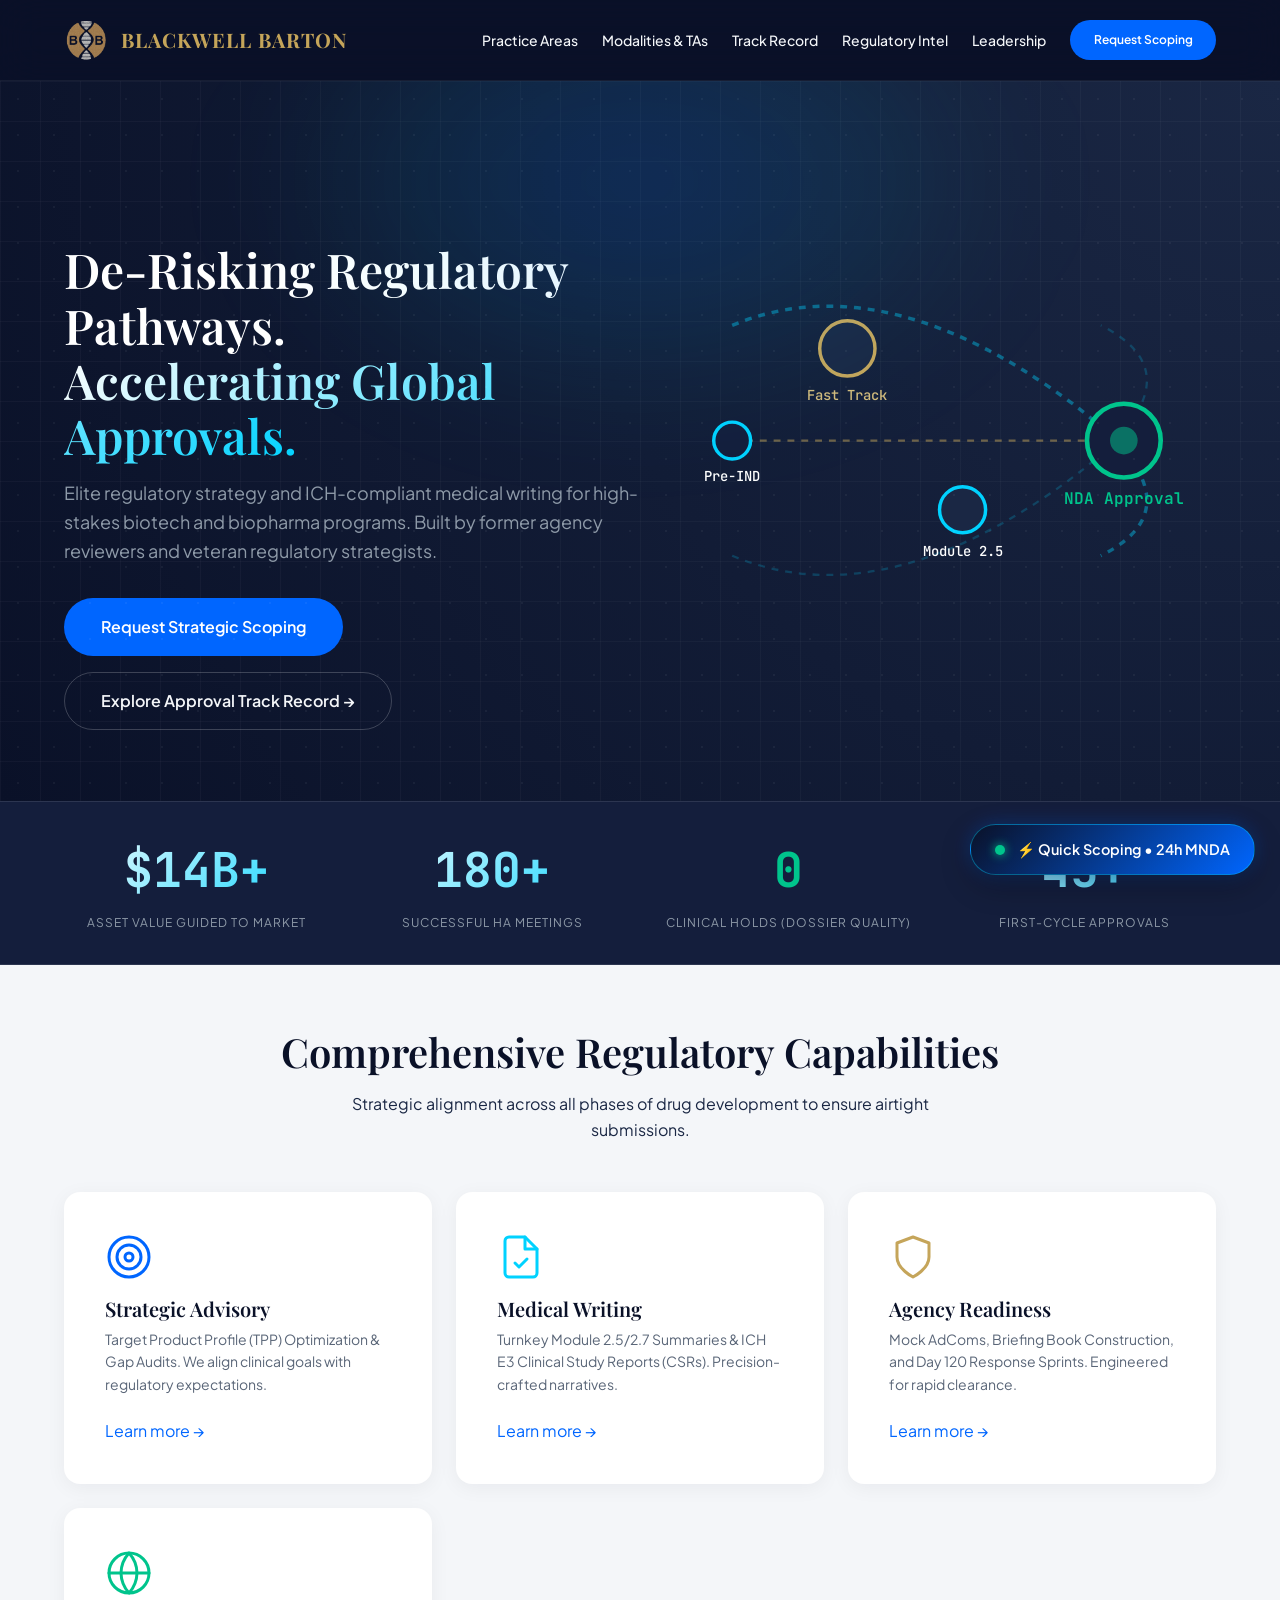
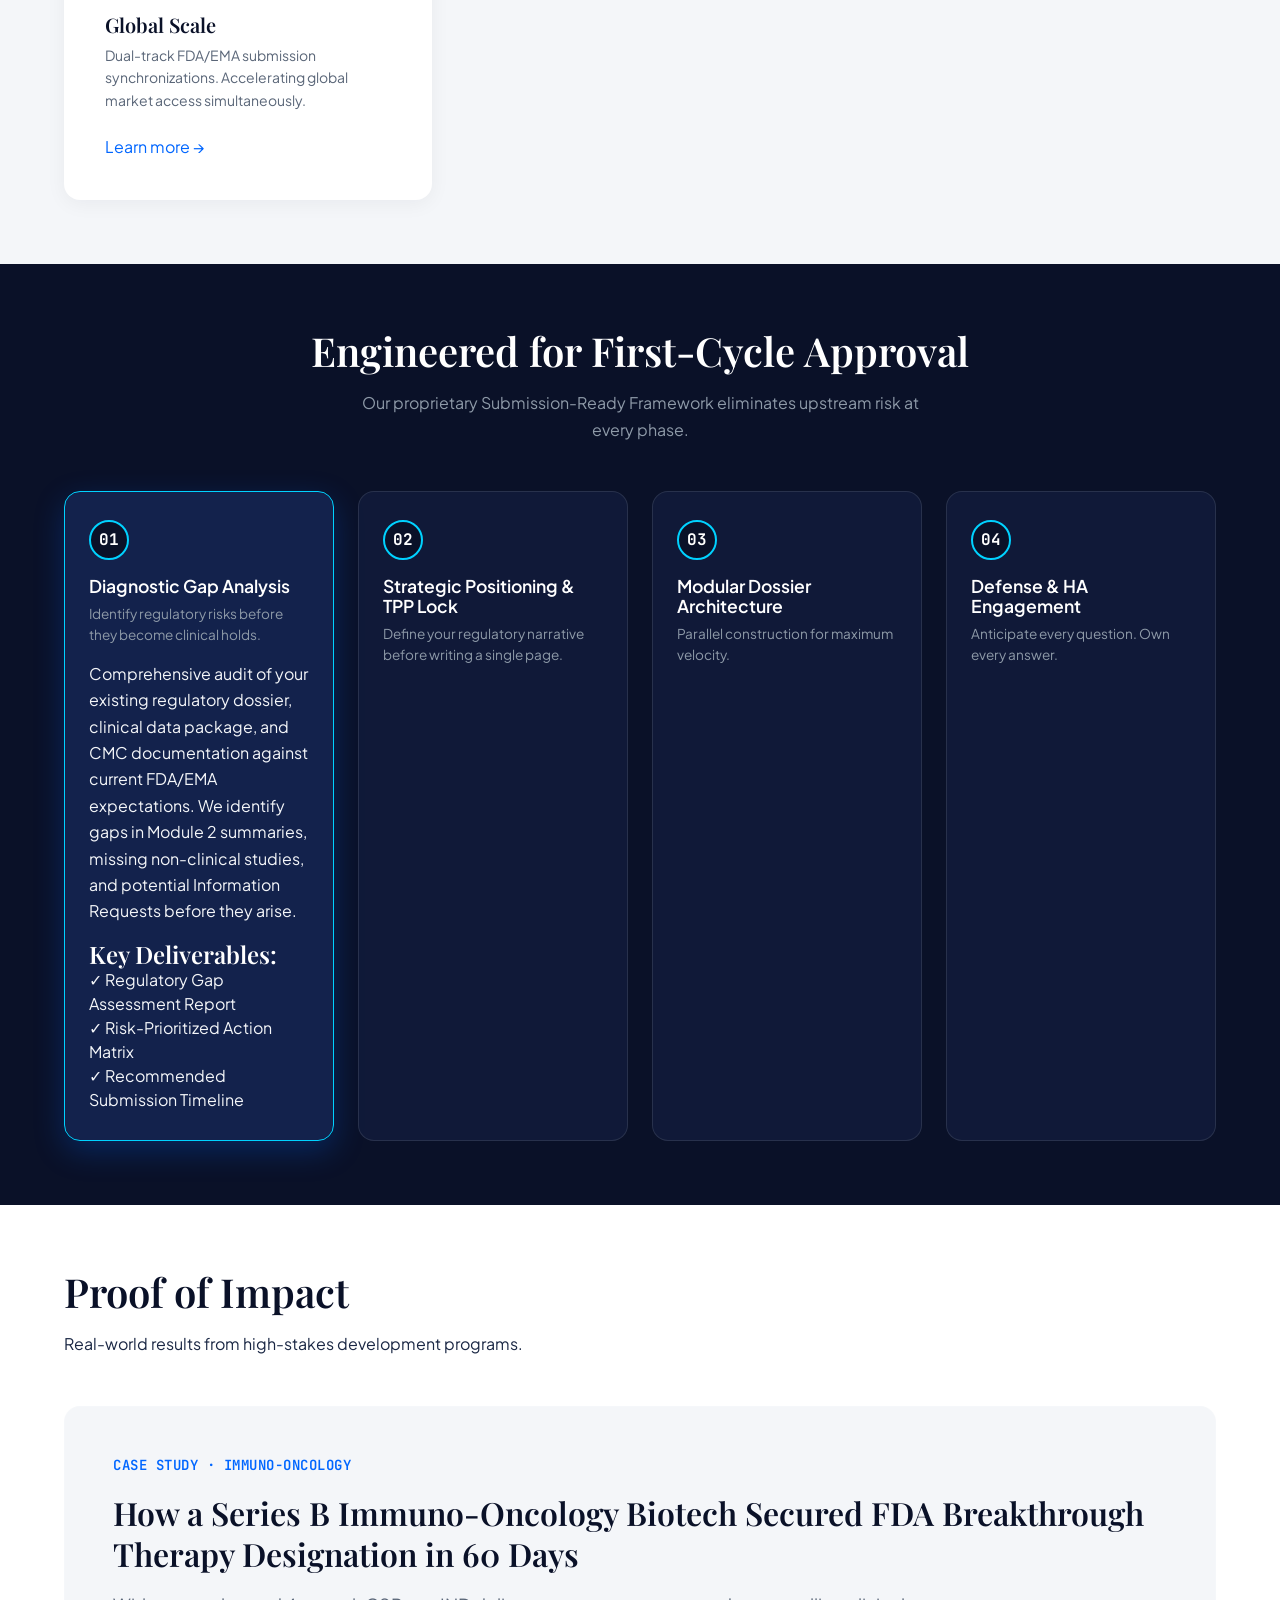
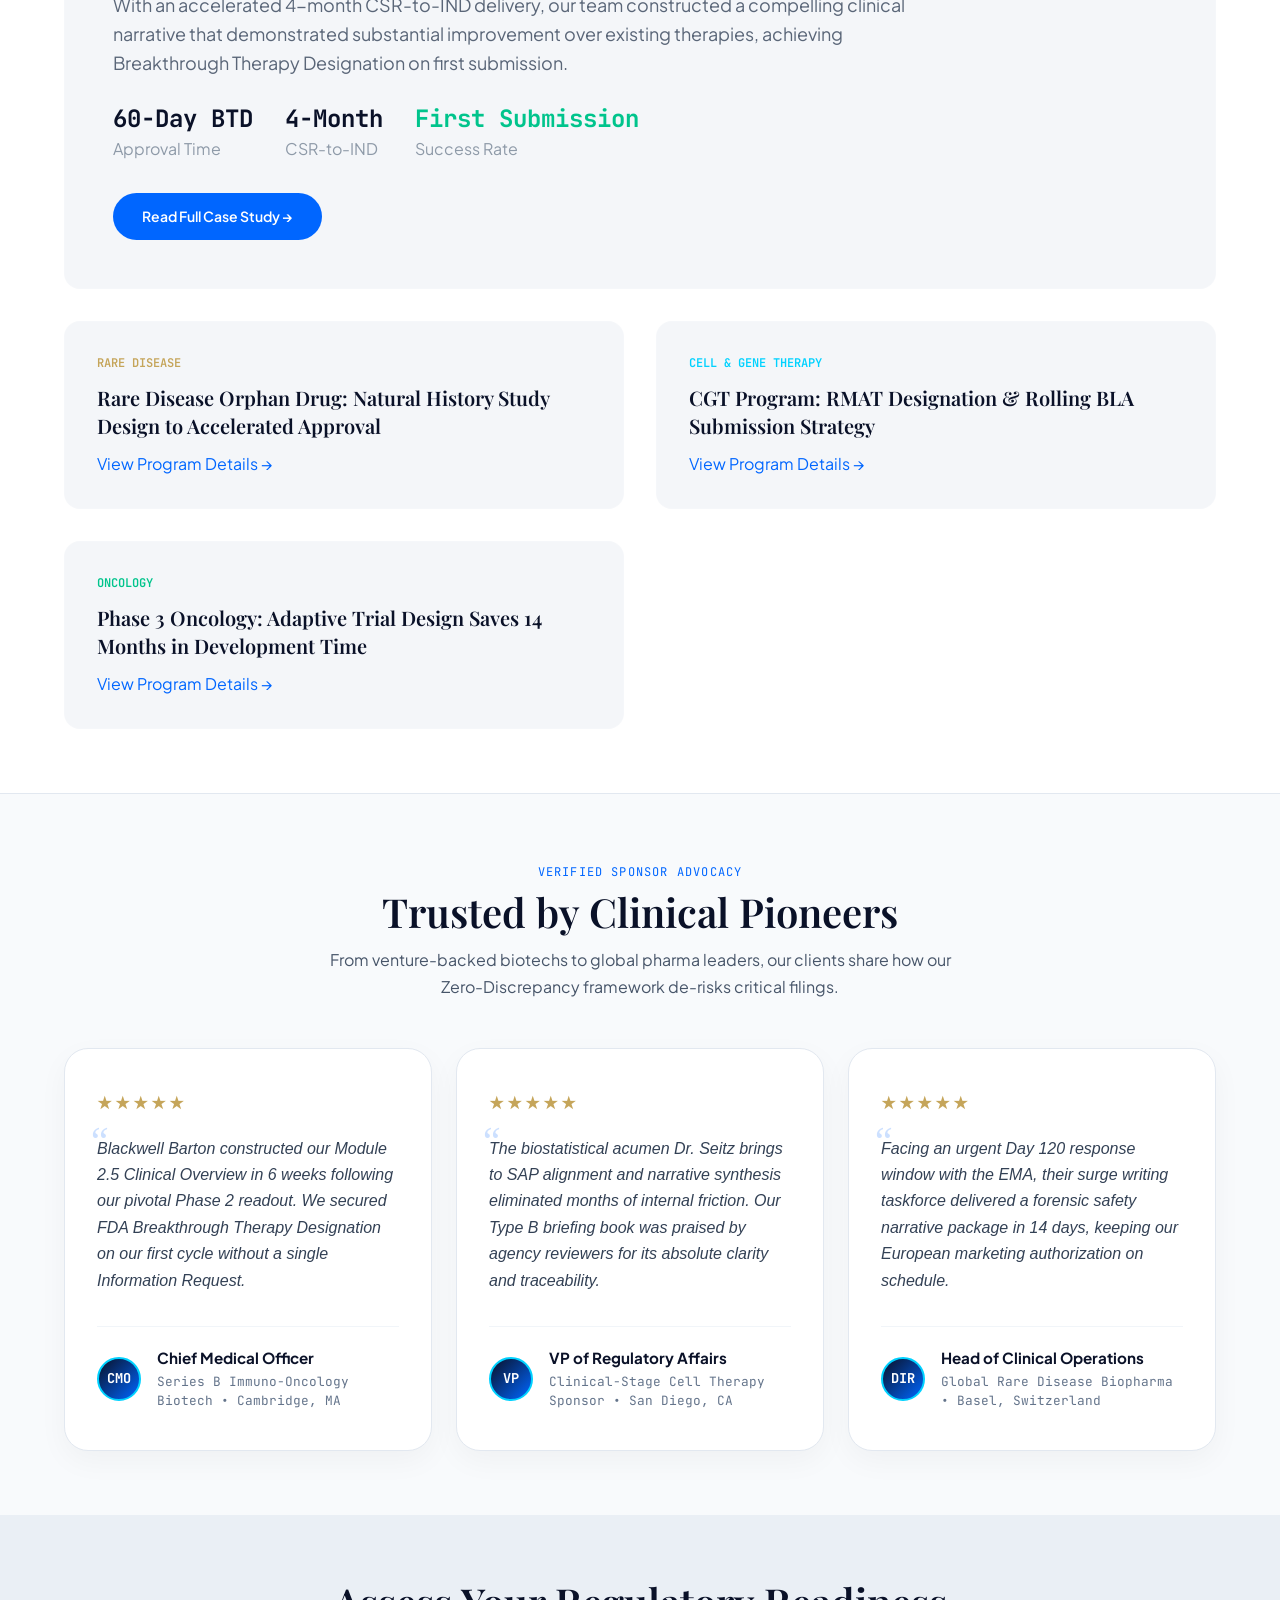
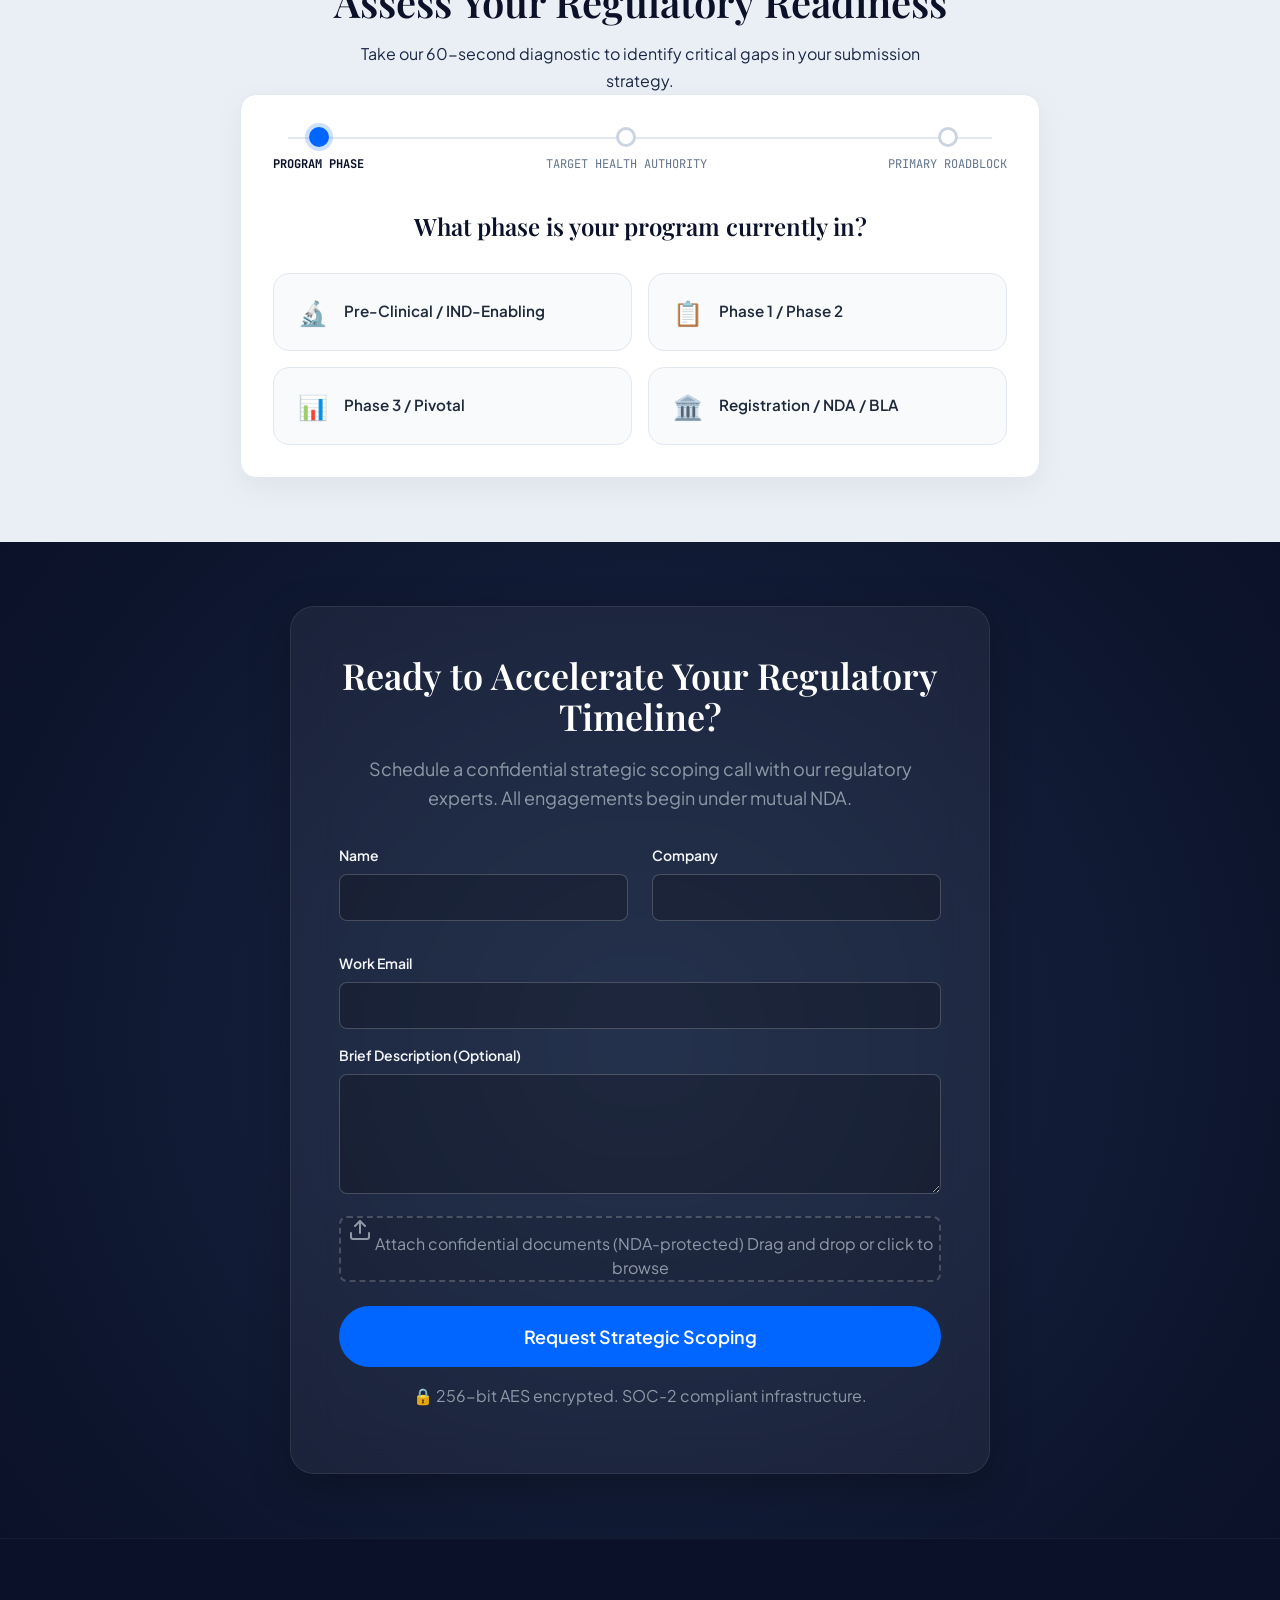
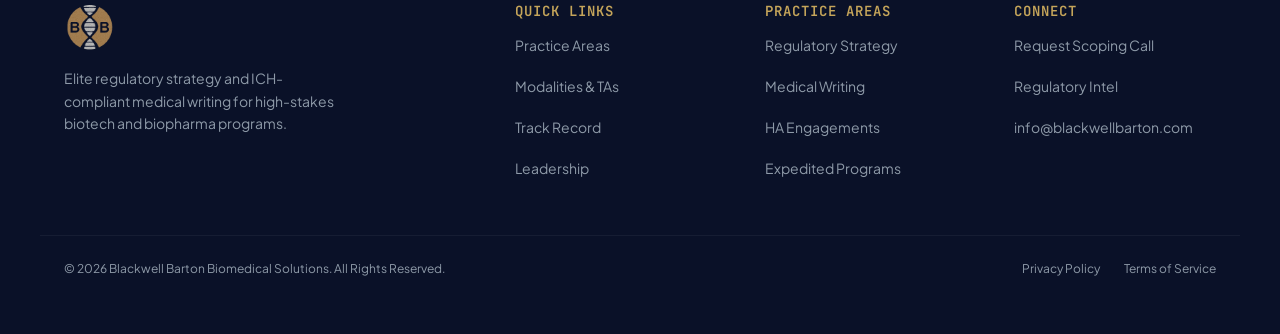
==== commit 6a6db28b: "Vibrant Modern Aesthetic Overhaul: Ambient mesh glow depth, Verified Sponsor Testimonials, Flexible " ====
--- a/index.html
+++ b/index.html
@@ -334,6 +334,64 @@
       </div>
     </section>
 
+    <!-- 6.5 Executive Sponsor Testimonials -->
+    <section class="section section--light py-16" style="background: #F8FAFC; border-top: 1px solid #E2E8F0;">
+      <div class="container">
+        <div class="text-center mb-12 animate-on-scroll">
+          <span class="section__tag" style="color:var(--cobalt);">VERIFIED SPONSOR ADVOCACY</span>
+          <h2 class="mb-3" style="font-family: 'Playfair Display', serif; font-size: 2.5rem; color: var(--navy);">Trusted by Clinical Pioneers</h2>
+          <p style="color: #475569; max-width: 650px; margin: 0 auto;">From venture-backed biotechs to global pharma leaders, our clients share how our Zero-Discrepancy framework de-risks critical filings.</p>
+        </div>
+
+        <div class="testimonials-grid">
+          <!-- Testimonial 1 -->
+          <div class="testimonial-card animate-on-scroll fade-up">
+            <div class="testimonial-card__stars">★★★★★</div>
+            <p class="testimonial-card__quote">
+              Blackwell Barton constructed our Module 2.5 Clinical Overview in 6 weeks following our pivotal Phase 2 readout. We secured FDA Breakthrough Therapy Designation on our first cycle without a single Information Request.
+            </p>
+            <div class="testimonial-card__author">
+              <div class="testimonial-card__avatar-badge">CMO</div>
+              <div>
+                <div class="testimonial-card__name">Chief Medical Officer</div>
+                <div class="testimonial-card__meta">Series B Immuno-Oncology Biotech &bull; Cambridge, MA</div>
+              </div>
+            </div>
+          </div>
+
+          <!-- Testimonial 2 -->
+          <div class="testimonial-card animate-on-scroll fade-up" data-delay="100">
+            <div class="testimonial-card__stars">★★★★★</div>
+            <p class="testimonial-card__quote">
+              The biostatistical acumen Dr. Seitz brings to SAP alignment and narrative synthesis eliminated months of internal friction. Our Type B briefing book was praised by agency reviewers for its absolute clarity and traceability.
+            </p>
+            <div class="testimonial-card__author">
+              <div class="testimonial-card__avatar-badge">VP</div>
+              <div>
+                <div class="testimonial-card__name">VP of Regulatory Affairs</div>
+                <div class="testimonial-card__meta">Clinical-Stage Cell Therapy Sponsor &bull; San Diego, CA</div>
+              </div>
+            </div>
+          </div>
+
+          <!-- Testimonial 3 -->
+          <div class="testimonial-card animate-on-scroll fade-up" data-delay="200">
+            <div class="testimonial-card__stars">★★★★★</div>
+            <p class="testimonial-card__quote">
+              Facing an urgent Day 120 response window with the EMA, their surge writing taskforce delivered a forensic safety narrative package in 14 days, keeping our European marketing authorization on schedule.
+            </p>
+            <div class="testimonial-card__author">
+              <div class="testimonial-card__avatar-badge">DIR</div>
+              <div>
+                <div class="testimonial-card__name">Head of Clinical Operations</div>
+                <div class="testimonial-card__meta">Global Rare Disease Biopharma &bull; Basel, Switzerland</div>
+              </div>
+            </div>
+          </div>
+        </div>
+      </div>
+    </section>
+
     <!-- 7. Regulatory Readiness Diagnostic -->
     <section class="section section--light py-16 border-y" style="background: #EAEFF5;">
       <div class="container">
@@ -442,6 +500,12 @@
     </div>
   </footer>
 
+  <!-- Floating Quick-Scope Action Pill -->
+  <a href="contact.html" class="floating-quick-scope" title="Confidential Regulatory Scoping">
+    <span class="floating-quick-scope__dot"></span>
+    <span>⚡ Quick Scoping &bull; 24h MNDA</span>
+  </a>
+
   <!-- Scripts -->
   <script src="js/main.js"></script>
   <script src="js/pipeline.js"></script>
--- a/css/style.css
+++ b/css/style.css
@@ -1667,37 +1667,309 @@
   box-shadow: 0 4px 12px rgba(0, 102, 255, 0.25);
 }
 
-.timeline__track {
-  height: 54px;
-  background: #EDF2F7;
-  border-radius: var(--radius-md);
+/* ==========================================================================
+   VIBRANT MODERN AESTHETIC - AMBIENT LIGHTING & MESH DEPTH
+   ========================================================================== */
+
+/* Hero Ambient Lighting */
+.hero {
   position: relative;
-  margin-bottom: 1.5rem;
   overflow: hidden;
 }
 
-.timeline__bar {
-  height: 100%;
-  border-radius: var(--radius-md);
+.hero::before {
+  content: '';
+  position: absolute;
+  top: -150px;
+  left: 50%;
+  transform: translateX(-50%);
+  width: 800px;
+  height: 500px;
+  background: radial-gradient(ellipse at center, rgba(0, 102, 255, 0.18) 0%, rgba(0, 210, 255, 0.08) 40%, transparent 70%);
+  filter: blur(60px);
+  pointer-events: none;
+  z-index: 1;
+}
+
+.hero::after {
+  content: '';
+  position: absolute;
+  inset: 0;
+  background-image: radial-gradient(rgba(255, 255, 255, 0.08) 1px, transparent 1px);
+  background-size: 36px 36px;
+  pointer-events: none;
+  opacity: 0.6;
+}
+
+.hero__content {
+  position: relative;
+  z-index: 2;
+}
+
+/* ==========================================================================
+   EXECUTIVE SPONSOR TESTIMONIALS (High-Impact Social Proof)
+   ========================================================================== */
+.testimonials-grid {
+  display: grid;
+  grid-template-columns: repeat(3, 1fr);
+  gap: var(--space-6);
+  margin-top: var(--space-8);
+}
+
+@media (max-width: 1024px) {
+  .testimonials-grid {
+    grid-template-columns: 1fr;
+  }
+}
+
+.testimonial-card {
+  background: #FFFFFF;
+  border: 1px solid #E2E8F0;
+  border-radius: var(--radius-xl);
+  padding: 2.5rem 2rem;
+  box-shadow: 0 10px 30px rgba(0, 0, 0, 0.04);
+  display: flex;
+  flex-direction: column;
+  justify-content: space-between;
+  position: relative;
+  transition: all 0.3s ease;
+}
+
+.testimonial-card:hover {
+  transform: translateY(-5px);
+  border-color: var(--cobalt);
+  box-shadow: 0 20px 45px rgba(0, 102, 255, 0.12);
+}
+
+.testimonial-card__stars {
+  color: var(--gold);
+  font-size: 1.1rem;
+  margin-bottom: 1.25rem;
+  letter-spacing: 2px;
+}
+
+.testimonial-card__quote {
+  font-family: var(--font-body);
+  font-size: 1rem;
+  line-height: 1.65;
+  color: #1E293B;
+  margin-bottom: 2rem;
+  font-style: italic;
+  position: relative;
+}
+
+.testimonial-card__quote::before {
+  content: '“';
+  font-family: var(--font-display);
+  font-size: 2.5rem;
+  color: rgba(0, 102, 255, 0.2);
+  position: absolute;
+  top: -15px;
+  left: -10px;
+  line-height: 1;
+}
+
+.testimonial-card__author {
   display: flex;
   align-items: center;
-  padding: 0 1.5rem;
+  gap: 1rem;
+  padding-top: 1.25rem;
+  border-top: 1px solid #F1F5F9;
+}
+
+.testimonial-card__avatar-badge {
+  width: 44px;
+  height: 44px;
+  border-radius: 50%;
+  background: linear-gradient(135deg, var(--navy) 0%, var(--cobalt) 100%);
   color: var(--white);
+  font-family: var(--font-mono);
+  font-weight: 700;
+  font-size: 0.85rem;
+  display: flex;
+  align-items: center;
+  justify-content: center;
+  flex-shrink: 0;
+  border: 2px solid var(--cyan);
+}
+
+.testimonial-card__name {
+  font-weight: 700;
+  color: var(--navy);
+  font-size: 0.95rem;
+  margin-bottom: 0.15rem;
+}
+
+.testimonial-card__meta {
+  font-size: 0.8rem;
+  color: #64748B;
+  font-family: var(--font-mono);
+}
+
+/* ==========================================================================
+   ENGAGEMENT TIERS & COLLABORATION MODELS
+   ========================================================================== */
+.tiers-grid {
+  display: grid;
+  grid-template-columns: repeat(3, 1fr);
+  gap: var(--space-6);
+  margin-top: var(--space-8);
+}
+
+@media (max-width: 1024px) {
+  .tiers-grid {
+    grid-template-columns: 1fr;
+  }
+}
+
+.tier-card {
+  background: #FFFFFF;
+  border: 1.5px solid #E2E8F0;
+  border-radius: var(--radius-xl);
+  padding: 3rem 2.25rem;
+  box-shadow: 0 10px 30px rgba(0, 0, 0, 0.04);
+  display: flex;
+  flex-direction: column;
+  justify-content: space-between;
+  position: relative;
+  transition: all 0.3s ease;
+}
+
+.tier-card:hover {
+  transform: translateY(-6px);
+  border-color: var(--cobalt);
+  box-shadow: 0 20px 45px rgba(0, 102, 255, 0.12);
+}
+
+.tier-card--featured {
+  border: 2px solid var(--cobalt);
+  background: linear-gradient(180deg, #FFFFFF 0%, #F8FAFC 100%);
+  box-shadow: 0 15px 40px rgba(0, 102, 255, 0.15);
+}
+
+.tier-card__popular-badge {
+  position: absolute;
+  top: -14px;
+  left: 50%;
+  transform: translateX(-50%);
+  background: linear-gradient(90deg, var(--cobalt) 0%, var(--cyan) 100%);
+  color: var(--white);
+  font-family: var(--font-mono);
+  font-size: 0.75rem;
+  font-weight: 700;
+  text-transform: uppercase;
+  padding: 0.35rem 1rem;
+  border-radius: 30px;
+  letter-spacing: 0.08em;
+  box-shadow: 0 4px 12px rgba(0, 102, 255, 0.3);
+}
+
+.tier-card__header {
+  margin-bottom: 2rem;
+}
+
+.tier-card__tag {
+  font-family: var(--font-mono);
+  font-size: 0.75rem;
+  font-weight: 700;
+  color: var(--cobalt);
+  text-transform: uppercase;
+  letter-spacing: 0.08em;
+  display: block;
+  margin-bottom: 0.5rem;
+}
+
+.tier-card__title {
+  font-family: var(--font-display);
+  font-size: 1.75rem;
+  color: var(--navy);
+  margin-bottom: 0.75rem;
+}
+
+.tier-card__desc {
+  font-size: 0.95rem;
+  color: #475569;
+  line-height: 1.55;
+  margin-bottom: 0;
+}
+
+.tier-card__features {
+  margin: 1.75rem 0 2.5rem;
+  border-top: 1px solid #F1F5F9;
+  padding-top: 1.5rem;
+}
+
+.tier-card__feature-item {
+  display: flex;
+  align-items: flex-start;
+  gap: 0.75rem;
+  font-size: 0.9rem;
+  color: #334155;
+  margin-bottom: 0.85rem;
+  line-height: 1.45;
+}
+
+.tier-card__feature-item:last-child {
+  margin-bottom: 0;
+}
+
+.tier-card__feature-check {
+  color: var(--success);
+  font-weight: bold;
+  font-size: 1.1rem;
+  line-height: 1;
+  flex-shrink: 0;
+}
+
+/* ==========================================================================
+   FLOATING QUICK-SCOPE PILL
+   ========================================================================== */
+.floating-quick-scope {
+  position: fixed;
+  bottom: 25px;
+  right: 25px;
+  z-index: 9999;
+  background: linear-gradient(135deg, #0A1128 0%, #0066FF 100%);
+  color: #FFFFFF;
+  padding: 0.85rem 1.5rem;
+  border-radius: 50px;
+  border: 1.5px solid rgba(0, 210, 255, 0.4);
+  box-shadow: 0 10px 30px rgba(0, 0, 0, 0.3), 0 0 20px rgba(0, 102, 255, 0.3);
+  display: flex;
+  align-items: center;
+  gap: 0.75rem;
+  font-family: var(--font-body);
   font-weight: 600;
   font-size: 0.9rem;
-  transition: width 1s ease-out;
-}
-
-.timeline__bar--industry {
-  background: #94A3B8;
-  width: 85%;
-}
-
-.timeline__bar--blackwell {
-  background: linear-gradient(90deg, var(--cobalt) 0%, var(--cyan) 100%);
-  width: 45%;
-  box-shadow: 0 0 15px rgba(0, 210, 255, 0.4);
-}
+  text-decoration: none;
+  transition: all 0.3s cubic-bezier(0.16, 1, 0.3, 1);
+}
+
+.floating-quick-scope:hover {
+  transform: translateY(-4px) scale(1.03);
+  box-shadow: 0 15px 40px rgba(0, 102, 255, 0.45);
+  color: #FFFFFF;
+  border-color: var(--cyan);
+}
+
+.floating-quick-scope__dot {
+  width: 10px;
+  height: 10px;
+  border-radius: 50%;
+  background: var(--success);
+  box-shadow: 0 0 10px var(--success);
+  animation: radar-ping 2s infinite;
+}
+
+@media (max-width: 640px) {
+  .floating-quick-scope {
+    bottom: 15px;
+    right: 15px;
+    padding: 0.75rem 1.25rem;
+    font-size: 0.8rem;
+  }
+}
+
 
 
 /* --------------------------------------------------------------------------
